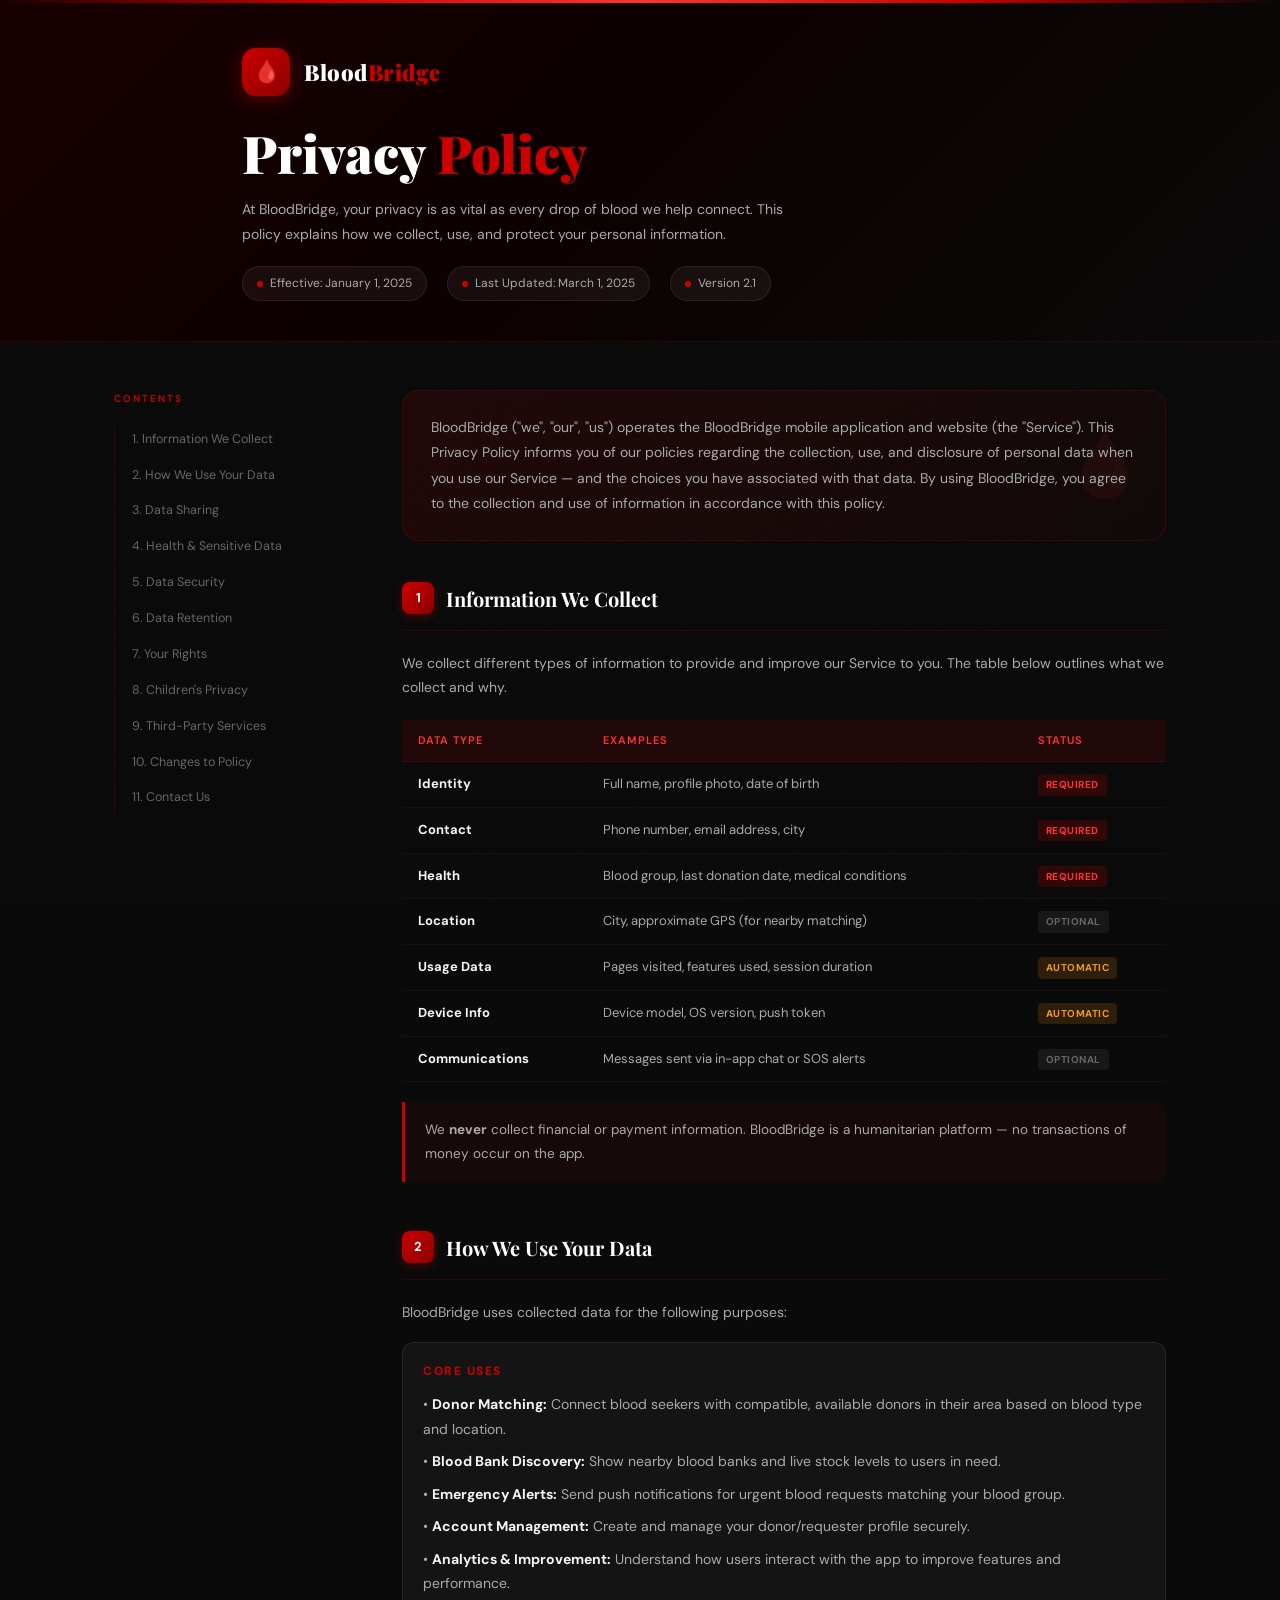
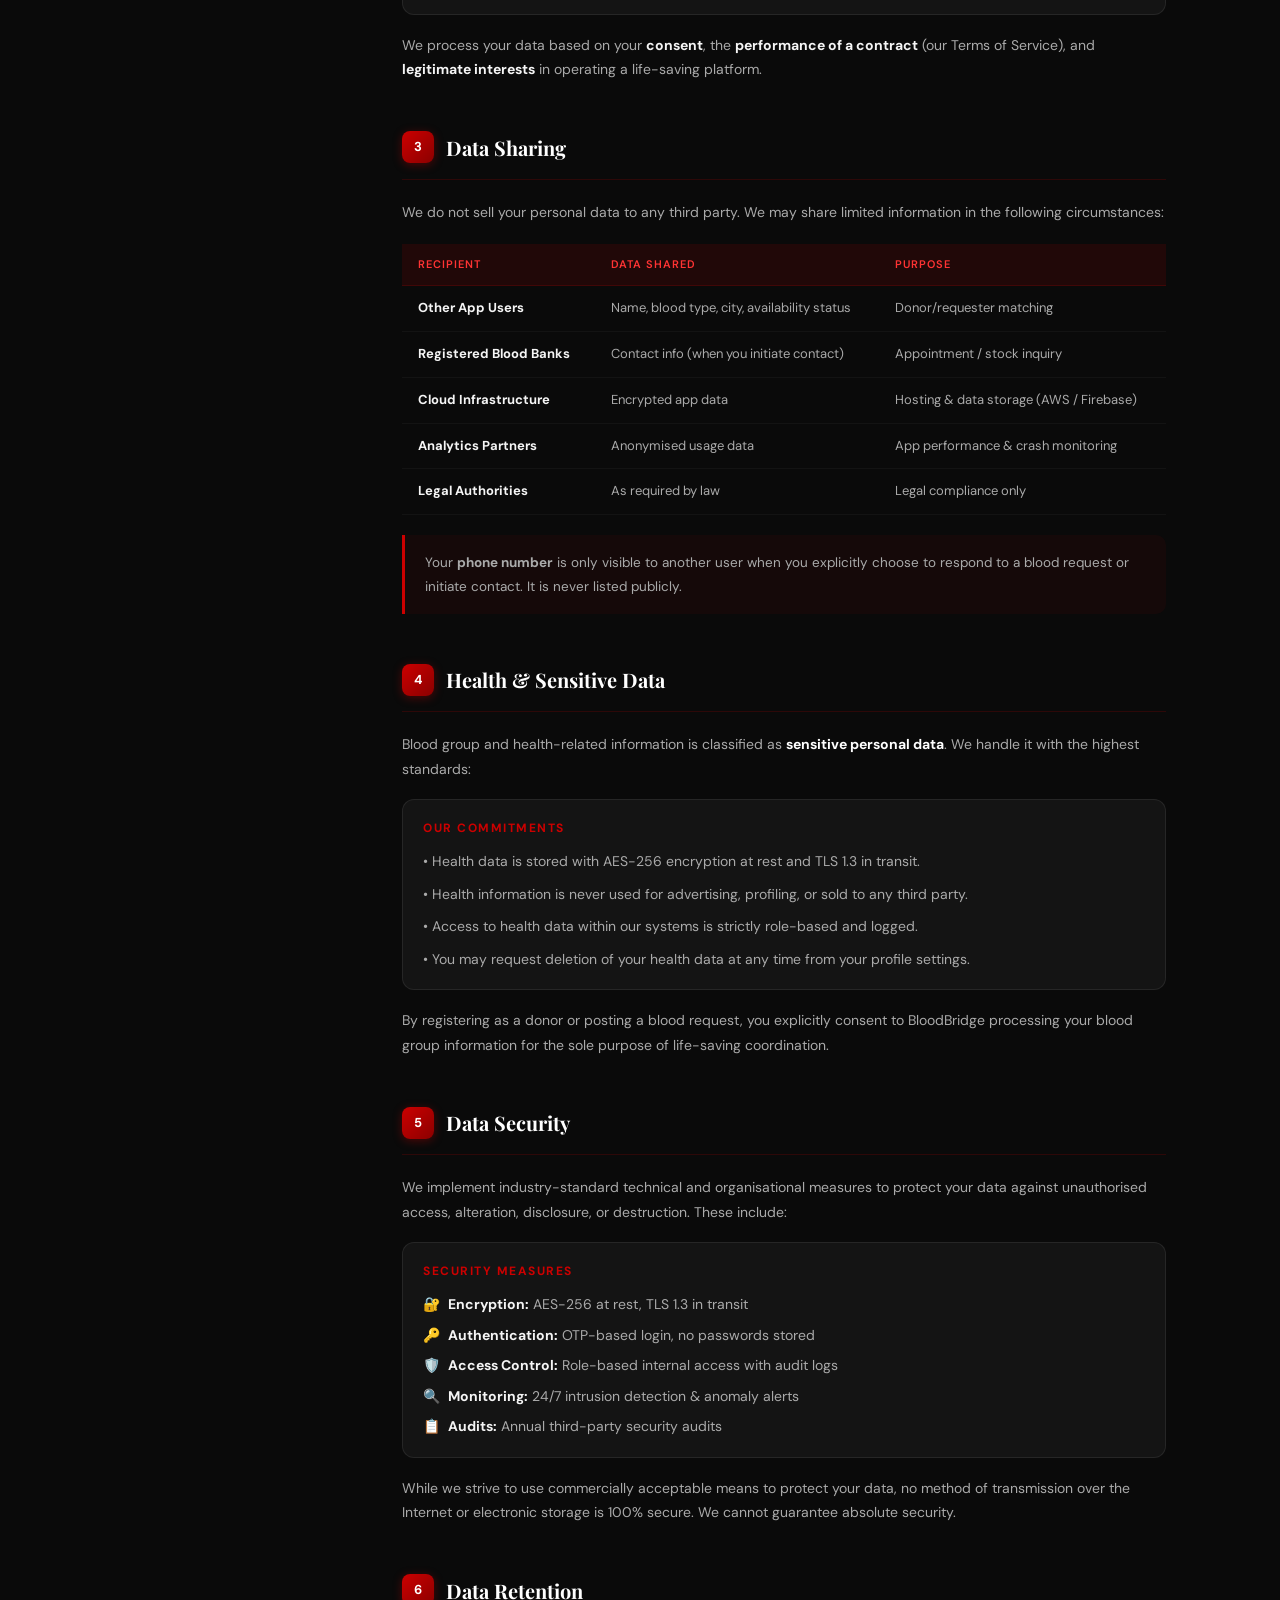
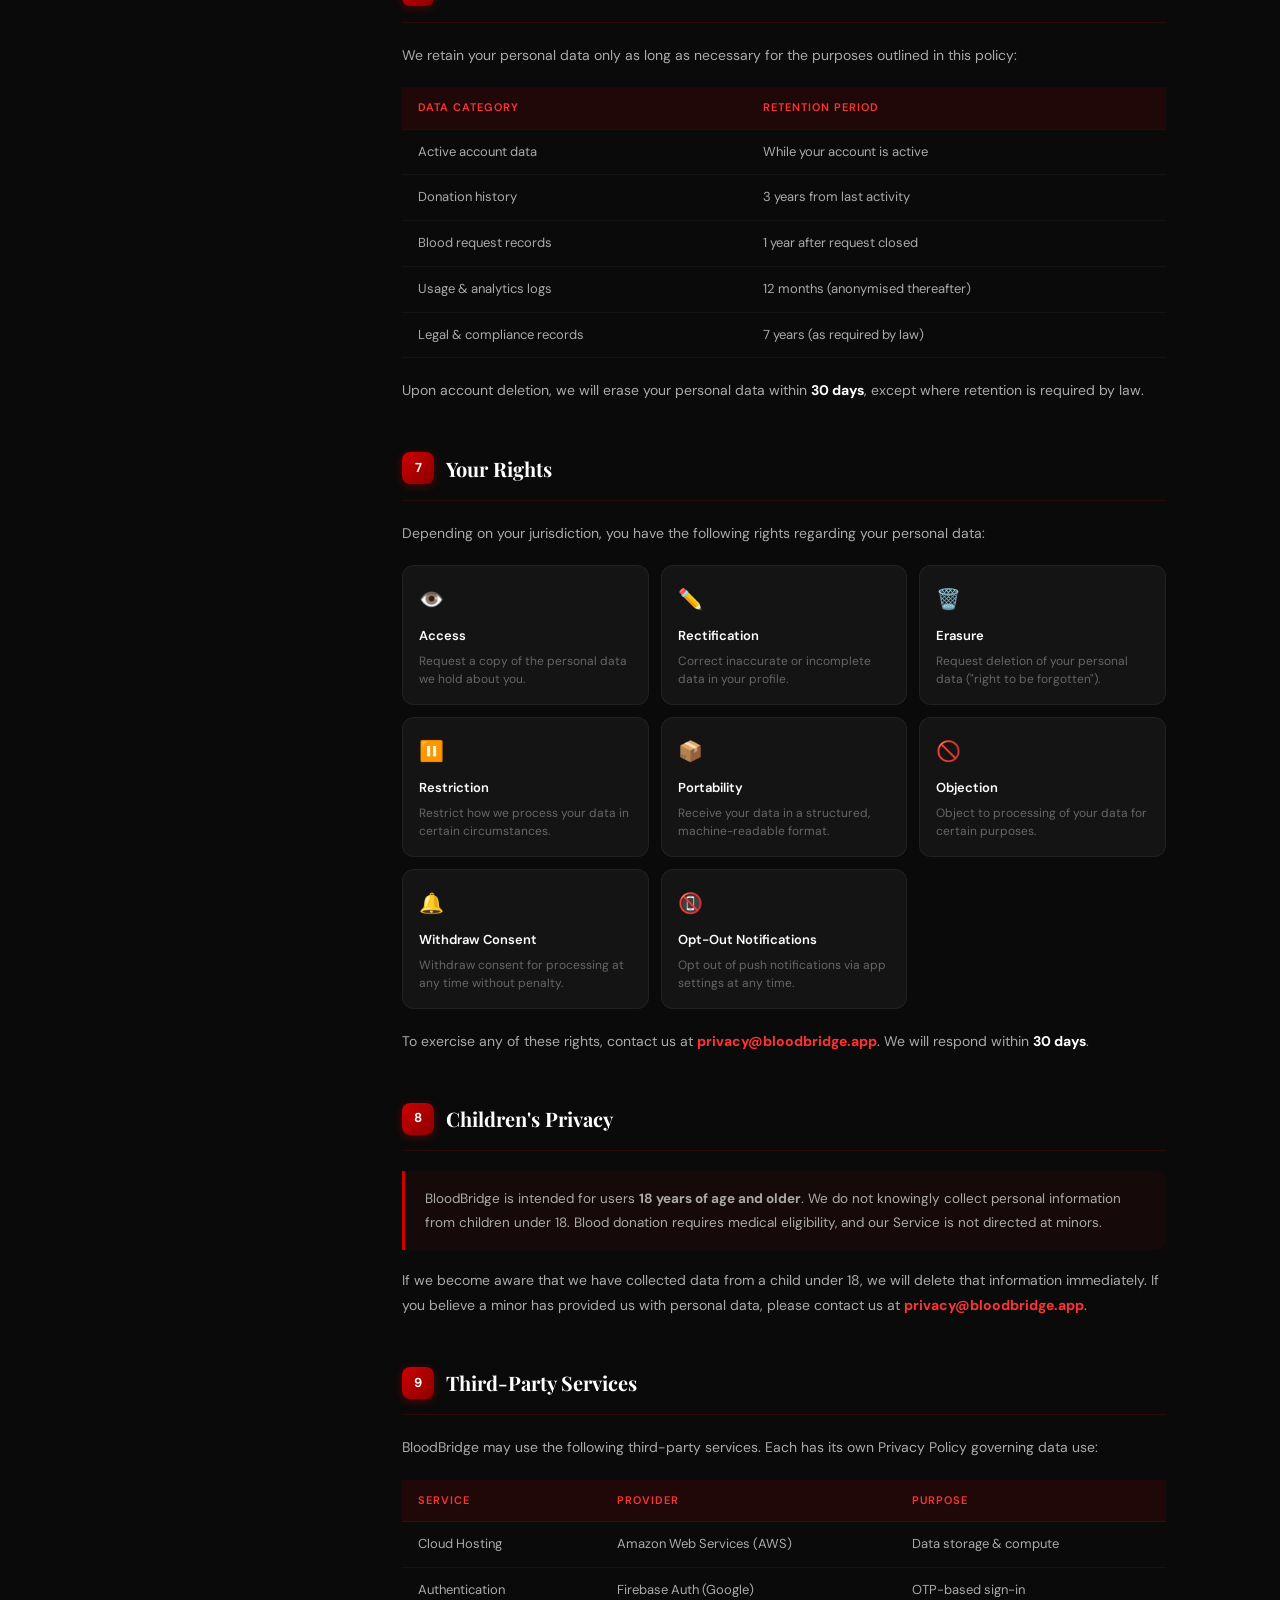
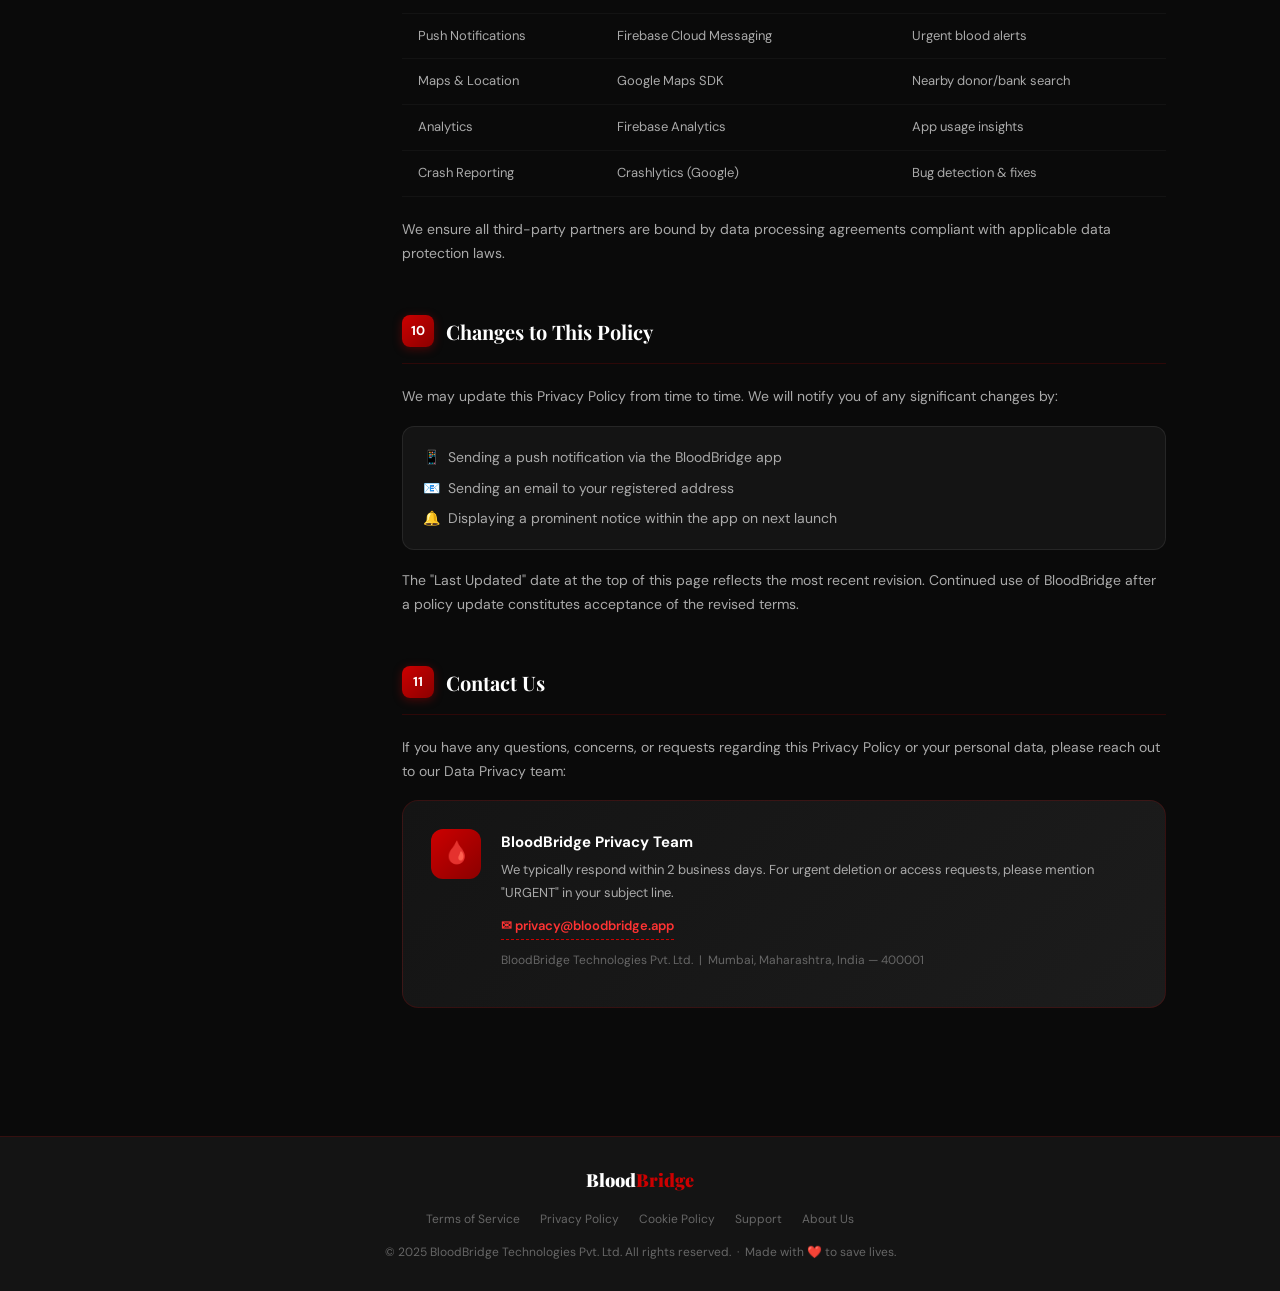
==== index.html @ ee2cee36 "Create index.html" ====
<!DOCTYPE html>
<html lang="en">
<head>
<meta charset="UTF-8">
<meta name="viewport" content="width=device-width, initial-scale=1.0">
<title>Privacy Policy — BloodBridge</title>
<link href="https://fonts.googleapis.com/css2?family=Playfair+Display:wght@700;900&family=DM+Sans:wght@300;400;500;600&display=swap" rel="stylesheet">
<style>
  :root {
    --crimson: #CC0000;
    --crimson-dark: #8B0000;
    --crimson-light: #FF3333;
    --crimson-glow: rgba(204,0,0,0.15);
    --bg: #0A0A0A;
    --bg-card: #141414;
    --bg-card2: #1C1C1C;
    --border: rgba(204,0,0,0.18);
    --text: #F5F5F5;
    --text-secondary: #AAAAAA;
    --text-muted: #666666;
    --white: #FFFFFF;
  }

  *, *::before, *::after { box-sizing: border-box; margin: 0; padding: 0; }

  html { scroll-behavior: smooth; }

  body {
    background: var(--bg);
    color: var(--text);
    font-family: 'DM Sans', sans-serif;
    font-size: 15px;
    line-height: 1.75;
    min-height: 100vh;
    overflow-x: hidden;
  }

  /* ── Grain overlay ── */
  body::before {
    content: '';
    position: fixed;
    inset: 0;
    background-image: url("data:image/svg+xml,%3Csvg viewBox='0 0 512 512' xmlns='http://www.w3.org/2000/svg'%3E%3Cfilter id='n'%3E%3CfeTurbulence type='fractalNoise' baseFrequency='0.75' numOctaves='4' stitchTiles='stitch'/%3E%3C/filter%3E%3Crect width='100%25' height='100%25' filter='url(%23n)' opacity='0.03'/%3E%3C/svg%3E");
    pointer-events: none;
    z-index: 0;
    opacity: 0.4;
  }

  /* ── Blood drip header ── */
  header {
    position: relative;
    background: linear-gradient(135deg, #1a0000 0%, #0d0000 40%, #0A0A0A 100%);
    border-bottom: 1px solid var(--border);
    overflow: hidden;
    padding: 0 0 0 0;
    animation: fadeDown 0.8s ease both;
  }

  header::after {
    content: '';
    position: absolute;
    top: 0; left: 0; right: 0;
    height: 3px;
    background: linear-gradient(90deg, transparent, var(--crimson), var(--crimson-light), var(--crimson), transparent);
  }

  .header-inner {
    max-width: 860px;
    margin: 0 auto;
    padding: 48px 32px 40px;
    position: relative;
    z-index: 1;
  }

  .logo-row {
    display: flex;
    align-items: center;
    gap: 14px;
    margin-bottom: 28px;
  }

  .logo-icon {
    width: 48px; height: 48px;
    background: linear-gradient(135deg, var(--crimson), var(--crimson-dark));
    border-radius: 14px;
    display: flex; align-items: center; justify-content: center;
    font-size: 22px;
    box-shadow: 0 4px 20px rgba(204,0,0,0.4);
  }

  .logo-text {
    font-family: 'Playfair Display', serif;
    font-size: 22px;
    font-weight: 900;
    color: var(--white);
    letter-spacing: 0.5px;
  }

  .logo-text span { color: var(--crimson); }

  h1 {
    font-family: 'Playfair Display', serif;
    font-size: clamp(32px, 5vw, 52px);
    font-weight: 900;
    line-height: 1.1;
    color: var(--white);
    margin-bottom: 16px;
  }

  h1 em {
    font-style: normal;
    color: var(--crimson);
  }

  .header-meta {
    display: flex;
    flex-wrap: wrap;
    gap: 20px;
    margin-top: 20px;
  }

  .meta-pill {
    display: flex;
    align-items: center;
    gap: 7px;
    font-size: 12px;
    color: var(--text-secondary);
    background: rgba(255,255,255,0.05);
    border: 1px solid rgba(255,255,255,0.08);
    border-radius: 20px;
    padding: 6px 14px;
  }

  .meta-pill .dot {
    width: 6px; height: 6px;
    border-radius: 50%;
    background: var(--crimson);
    flex-shrink: 0;
  }

  /* ── TOC sidebar layout ── */
  .layout {
    max-width: 1100px;
    margin: 0 auto;
    padding: 48px 24px 80px;
    display: grid;
    grid-template-columns: 240px 1fr;
    gap: 48px;
    align-items: start;
    position: relative;
    z-index: 1;
  }

  /* ── Sticky TOC ── */
  .toc {
    position: sticky;
    top: 24px;
    animation: fadeUp 0.7s 0.2s ease both;
  }

  .toc-title {
    font-size: 10px;
    font-weight: 600;
    letter-spacing: 2px;
    color: var(--crimson);
    text-transform: uppercase;
    margin-bottom: 14px;
  }

  .toc ul {
    list-style: none;
    border-left: 1px solid var(--border);
    padding-left: 0;
  }

  .toc ul li a {
    display: block;
    padding: 7px 0 7px 16px;
    font-size: 12.5px;
    color: var(--text-muted);
    text-decoration: none;
    border-left: 2px solid transparent;
    margin-left: -1px;
    transition: color 0.2s, border-color 0.2s;
    font-weight: 400;
  }

  .toc ul li a:hover {
    color: var(--crimson-light);
    border-left-color: var(--crimson);
  }

  /* ── Main content ── */
  .content {
    animation: fadeUp 0.7s 0.1s ease both;
  }

  /* ── Intro card ── */
  .intro-card {
    background: linear-gradient(135deg, rgba(204,0,0,0.12), rgba(139,0,0,0.05));
    border: 1px solid var(--border);
    border-radius: 16px;
    padding: 24px 28px;
    margin-bottom: 40px;
    position: relative;
    overflow: hidden;
  }

  .intro-card::before {
    content: '🩸';
    position: absolute;
    right: 20px;
    top: 50%;
    transform: translateY(-50%);
    font-size: 64px;
    opacity: 0.07;
  }

  .intro-card p {
    font-size: 14px;
    color: var(--text-secondary);
    line-height: 1.8;
    position: relative;
    z-index: 1;
  }

  /* ── Sections ── */
  .section {
    margin-bottom: 48px;
    scroll-margin-top: 24px;
  }

  .section-header {
    display: flex;
    align-items: center;
    gap: 12px;
    margin-bottom: 20px;
    padding-bottom: 14px;
    border-bottom: 1px solid var(--border);
  }

  .section-num {
    width: 32px; height: 32px;
    border-radius: 8px;
    background: linear-gradient(135deg, var(--crimson), var(--crimson-dark));
    display: flex; align-items: center; justify-content: center;
    font-size: 13px;
    font-weight: 700;
    color: white;
    flex-shrink: 0;
    box-shadow: 0 2px 10px rgba(204,0,0,0.35);
  }

  h2 {
    font-family: 'Playfair Display', serif;
    font-size: 20px;
    font-weight: 700;
    color: var(--white);
  }

  p {
    color: var(--text-secondary);
    margin-bottom: 14px;
    font-size: 14px;
  }

  p:last-child { margin-bottom: 0; }

  /* ── Data table ── */
  .data-table {
    width: 100%;
    border-collapse: collapse;
    margin: 20px 0;
    font-size: 13px;
  }

  .data-table thead tr {
    background: rgba(204,0,0,0.12);
  }

  .data-table th {
    padding: 11px 16px;
    text-align: left;
    font-weight: 600;
    color: var(--crimson-light);
    font-size: 11px;
    letter-spacing: 1px;
    text-transform: uppercase;
    border-bottom: 1px solid var(--border);
  }

  .data-table td {
    padding: 11px 16px;
    color: var(--text-secondary);
    border-bottom: 1px solid rgba(255,255,255,0.04);
    vertical-align: top;
  }

  .data-table tbody tr:hover td {
    background: rgba(255,255,255,0.02);
  }

  .data-table .tag {
    display: inline-block;
    padding: 2px 8px;
    border-radius: 4px;
    font-size: 10px;
    font-weight: 700;
    letter-spacing: 0.5px;
    text-transform: uppercase;
  }

  .tag-required { background: rgba(204,0,0,0.2); color: var(--crimson-light); }
  .tag-optional { background: rgba(255,255,255,0.06); color: var(--text-muted); }
  .tag-auto { background: rgba(243,156,18,0.15); color: #F39C12; }

  /* ── Highlight boxes ── */
  .highlight-box {
    border-left: 3px solid var(--crimson);
    background: rgba(204,0,0,0.06);
    border-radius: 0 10px 10px 0;
    padding: 16px 20px;
    margin: 18px 0;
  }

  .highlight-box p { margin: 0; font-size: 13.5px; }

  .info-box {
    border: 1px solid rgba(255,255,255,0.08);
    background: var(--bg-card);
    border-radius: 12px;
    padding: 18px 20px;
    margin: 18px 0;
  }

  .info-box-title {
    font-size: 12px;
    font-weight: 700;
    text-transform: uppercase;
    letter-spacing: 1.5px;
    color: var(--crimson);
    margin-bottom: 10px;
  }

  /* ── Rights grid ── */
  .rights-grid {
    display: grid;
    grid-template-columns: repeat(auto-fill, minmax(220px, 1fr));
    gap: 12px;
    margin: 20px 0;
  }

  .right-card {
    background: var(--bg-card);
    border: 1px solid rgba(255,255,255,0.06);
    border-radius: 12px;
    padding: 16px;
    transition: border-color 0.2s, transform 0.2s;
  }

  .right-card:hover {
    border-color: var(--crimson);
    transform: translateY(-2px);
  }

  .right-icon {
    font-size: 20px;
    margin-bottom: 8px;
  }

  .right-title {
    font-size: 13px;
    font-weight: 600;
    color: var(--white);
    margin-bottom: 4px;
  }

  .right-desc {
    font-size: 12px;
    color: var(--text-muted);
    line-height: 1.5;
  }

  /* ── Contact card ── */
  .contact-card {
    background: linear-gradient(135deg, var(--bg-card), var(--bg-card2));
    border: 1px solid var(--border);
    border-radius: 16px;
    padding: 28px;
    display: flex;
    align-items: flex-start;
    gap: 20px;
    margin-top: 16px;
  }

  .contact-icon {
    width: 50px; height: 50px;
    border-radius: 12px;
    background: linear-gradient(135deg, var(--crimson), var(--crimson-dark));
    display: flex; align-items: center; justify-content: center;
    font-size: 22px;
    flex-shrink: 0;
  }

  .contact-info h3 {
    font-size: 15px;
    font-weight: 700;
    color: var(--white);
    margin-bottom: 4px;
  }

  .contact-info p {
    font-size: 13px;
    margin-bottom: 8px;
  }

  .contact-email {
    display: inline-flex;
    align-items: center;
    gap: 6px;
    color: var(--crimson-light);
    font-size: 13px;
    font-weight: 600;
    text-decoration: none;
    border-bottom: 1px dashed var(--crimson);
    padding-bottom: 1px;
  }

  /* ── Footer ── */
  footer {
    border-top: 1px solid var(--border);
    background: var(--bg-card);
    padding: 28px 24px;
    text-align: center;
    position: relative;
    z-index: 1;
  }

  .footer-logo {
    font-family: 'Playfair Display', serif;
    font-size: 18px;
    font-weight: 900;
    color: var(--white);
    margin-bottom: 6px;
  }

  .footer-logo span { color: var(--crimson); }

  footer p {
    font-size: 12px;
    color: var(--text-muted);
    margin: 0;
  }

  .footer-links {
    margin: 12px 0;
    display: flex;
    justify-content: center;
    gap: 20px;
    flex-wrap: wrap;
  }

  .footer-links a {
    font-size: 12px;
    color: var(--text-muted);
    text-decoration: none;
    transition: color 0.2s;
  }

  .footer-links a:hover { color: var(--crimson-light); }

  /* ── Animations ── */
  @keyframes fadeDown {
    from { opacity: 0; transform: translateY(-16px); }
    to { opacity: 1; transform: translateY(0); }
  }

  @keyframes fadeUp {
    from { opacity: 0; transform: translateY(20px); }
    to { opacity: 1; transform: translateY(0); }
  }

  /* ── Responsive ── */
  @media (max-width: 768px) {
    .layout {
      grid-template-columns: 1fr;
      padding: 32px 16px 60px;
      gap: 0;
    }
    .toc { display: none; }
    .header-inner { padding: 36px 20px 32px; }
    .rights-grid { grid-template-columns: 1fr 1fr; }
    .contact-card { flex-direction: column; gap: 14px; }
  }

  @media (max-width: 480px) {
    .rights-grid { grid-template-columns: 1fr; }
  }
</style>
</head>
<body>

<!-- ══ HEADER ══════════════════════════════════════════════════════════════ -->
<header>
  <div class="header-inner">
    <div class="logo-row">
      <div class="logo-icon">🩸</div>
      <div class="logo-text">Blood<span>Bridge</span></div>
    </div>
    <h1>Privacy <em>Policy</em></h1>
    <p style="color:var(--text-secondary);font-size:14px;max-width:560px;">
      At BloodBridge, your privacy is as vital as every drop of blood we help connect. This policy explains how we collect, use, and protect your personal information.
    </p>
    <div class="header-meta">
      <div class="meta-pill"><span class="dot"></span> Effective: January 1, 2025</div>
      <div class="meta-pill"><span class="dot"></span> Last Updated: March 1, 2025</div>
      <div class="meta-pill"><span class="dot"></span> Version 2.1</div>
    </div>
  </div>
</header>

<!-- ══ LAYOUT ═══════════════════════════════════════════════════════════════ -->
<div class="layout">

  <!-- Sticky TOC -->
  <nav class="toc">
    <div class="toc-title">Contents</div>
    <ul>
      <li><a href="#s1">1. Information We Collect</a></li>
      <li><a href="#s2">2. How We Use Your Data</a></li>
      <li><a href="#s3">3. Data Sharing</a></li>
      <li><a href="#s4">4. Health & Sensitive Data</a></li>
      <li><a href="#s5">5. Data Security</a></li>
      <li><a href="#s6">6. Data Retention</a></li>
      <li><a href="#s7">7. Your Rights</a></li>
      <li><a href="#s8">8. Children's Privacy</a></li>
      <li><a href="#s9">9. Third-Party Services</a></li>
      <li><a href="#s10">10. Changes to Policy</a></li>
      <li><a href="#s11">11. Contact Us</a></li>
    </ul>
  </nav>

  <!-- Main content -->
  <main class="content">

    <!-- Intro -->
    <div class="intro-card">
      <p>
        BloodBridge ("we", "our", "us") operates the BloodBridge mobile application and website (the "Service"). This Privacy Policy informs you of our policies regarding the collection, use, and disclosure of personal data when you use our Service — and the choices you have associated with that data. By using BloodBridge, you agree to the collection and use of information in accordance with this policy.
      </p>
    </div>

    <!-- ── Section 1 ── -->
    <section class="section" id="s1">
      <div class="section-header">
        <div class="section-num">1</div>
        <h2>Information We Collect</h2>
      </div>
      <p>We collect different types of information to provide and improve our Service to you. The table below outlines what we collect and why.</p>

      <table class="data-table">
        <thead>
          <tr>
            <th>Data Type</th>
            <th>Examples</th>
            <th>Status</th>
          </tr>
        </thead>
        <tbody>
          <tr>
            <td><strong style="color:var(--text)">Identity</strong></td>
            <td>Full name, profile photo, date of birth</td>
            <td><span class="tag tag-required">Required</span></td>
          </tr>
          <tr>
            <td><strong style="color:var(--text)">Contact</strong></td>
            <td>Phone number, email address, city</td>
            <td><span class="tag tag-required">Required</span></td>
          </tr>
          <tr>
            <td><strong style="color:var(--text)">Health</strong></td>
            <td>Blood group, last donation date, medical conditions</td>
            <td><span class="tag tag-required">Required</span></td>
          </tr>
          <tr>
            <td><strong style="color:var(--text)">Location</strong></td>
            <td>City, approximate GPS (for nearby matching)</td>
            <td><span class="tag tag-optional">Optional</span></td>
          </tr>
          <tr>
            <td><strong style="color:var(--text)">Usage Data</strong></td>
            <td>Pages visited, features used, session duration</td>
            <td><span class="tag tag-auto">Automatic</span></td>
          </tr>
          <tr>
            <td><strong style="color:var(--text)">Device Info</strong></td>
            <td>Device model, OS version, push token</td>
            <td><span class="tag tag-auto">Automatic</span></td>
          </tr>
          <tr>
            <td><strong style="color:var(--text)">Communications</strong></td>
            <td>Messages sent via in-app chat or SOS alerts</td>
            <td><span class="tag tag-optional">Optional</span></td>
          </tr>
        </tbody>
      </table>

      <div class="highlight-box">
        <p>We <strong>never</strong> collect financial or payment information. BloodBridge is a humanitarian platform — no transactions of money occur on the app.</p>
      </div>
    </section>

    <!-- ── Section 2 ── -->
    <section class="section" id="s2">
      <div class="section-header">
        <div class="section-num">2</div>
        <h2>How We Use Your Data</h2>
      </div>
      <p>BloodBridge uses collected data for the following purposes:</p>

      <div class="info-box">
        <div class="info-box-title">Core Uses</div>
        <p style="margin-bottom:8px;">• <strong style="color:var(--text)">Donor Matching:</strong> Connect blood seekers with compatible, available donors in their area based on blood type and location.</p>
        <p style="margin-bottom:8px;">• <strong style="color:var(--text)">Blood Bank Discovery:</strong> Show nearby blood banks and live stock levels to users in need.</p>
        <p style="margin-bottom:8px;">• <strong style="color:var(--text)">Emergency Alerts:</strong> Send push notifications for urgent blood requests matching your blood group.</p>
        <p style="margin-bottom:8px;">• <strong style="color:var(--text)">Account Management:</strong> Create and manage your donor/requester profile securely.</p>
        <p style="margin-bottom:0;">• <strong style="color:var(--text)">Analytics & Improvement:</strong> Understand how users interact with the app to improve features and performance.</p>
      </div>

      <p>We process your data based on your <strong style="color:var(--text)">consent</strong>, the <strong style="color:var(--text)">performance of a contract</strong> (our Terms of Service), and <strong style="color:var(--text)">legitimate interests</strong> in operating a life-saving platform.</p>
    </section>

    <!-- ── Section 3 ── -->
    <section class="section" id="s3">
      <div class="section-header">
        <div class="section-num">3</div>
        <h2>Data Sharing</h2>
      </div>
      <p>We do not sell your personal data to any third party. We may share limited information in the following circumstances:</p>

      <table class="data-table">
        <thead>
          <tr>
            <th>Recipient</th>
            <th>Data Shared</th>
            <th>Purpose</th>
          </tr>
        </thead>
        <tbody>
          <tr>
            <td><strong style="color:var(--text)">Other App Users</strong></td>
            <td>Name, blood type, city, availability status</td>
            <td>Donor/requester matching</td>
          </tr>
          <tr>
            <td><strong style="color:var(--text)">Registered Blood Banks</strong></td>
            <td>Contact info (when you initiate contact)</td>
            <td>Appointment / stock inquiry</td>
          </tr>
          <tr>
            <td><strong style="color:var(--text)">Cloud Infrastructure</strong></td>
            <td>Encrypted app data</td>
            <td>Hosting & data storage (AWS / Firebase)</td>
          </tr>
          <tr>
            <td><strong style="color:var(--text)">Analytics Partners</strong></td>
            <td>Anonymised usage data</td>
            <td>App performance & crash monitoring</td>
          </tr>
          <tr>
            <td><strong style="color:var(--text)">Legal Authorities</strong></td>
            <td>As required by law</td>
            <td>Legal compliance only</td>
          </tr>
        </tbody>
      </table>

      <div class="highlight-box">
        <p>Your <strong>phone number</strong> is only visible to another user when you explicitly choose to respond to a blood request or initiate contact. It is never listed publicly.</p>
      </div>
    </section>

    <!-- ── Section 4 ── -->
    <section class="section" id="s4">
      <div class="section-header">
        <div class="section-num">4</div>
        <h2>Health & Sensitive Data</h2>
      </div>
      <p>Blood group and health-related information is classified as <strong style="color:var(--white)">sensitive personal data</strong>. We handle it with the highest standards:</p>
      <div class="info-box">
        <div class="info-box-title">Our Commitments</div>
        <p style="margin-bottom:8px;">• Health data is stored with AES-256 encryption at rest and TLS 1.3 in transit.</p>
        <p style="margin-bottom:8px;">• Health information is never used for advertising, profiling, or sold to any third party.</p>
        <p style="margin-bottom:8px;">• Access to health data within our systems is strictly role-based and logged.</p>
        <p style="margin-bottom:0;">• You may request deletion of your health data at any time from your profile settings.</p>
      </div>
      <p>By registering as a donor or posting a blood request, you explicitly consent to BloodBridge processing your blood group information for the sole purpose of life-saving coordination.</p>
    </section>

    <!-- ── Section 5 ── -->
    <section class="section" id="s5">
      <div class="section-header">
        <div class="section-num">5</div>
        <h2>Data Security</h2>
      </div>
      <p>We implement industry-standard technical and organisational measures to protect your data against unauthorised access, alteration, disclosure, or destruction. These include:</p>
      <div class="info-box">
        <div class="info-box-title">Security Measures</div>
        <p style="margin-bottom:6px;">🔐 &nbsp;<strong style="color:var(--text)">Encryption:</strong> AES-256 at rest, TLS 1.3 in transit</p>
        <p style="margin-bottom:6px;">🔑 &nbsp;<strong style="color:var(--text)">Authentication:</strong> OTP-based login, no passwords stored</p>
        <p style="margin-bottom:6px;">🛡️ &nbsp;<strong style="color:var(--text)">Access Control:</strong> Role-based internal access with audit logs</p>
        <p style="margin-bottom:6px;">🔍 &nbsp;<strong style="color:var(--text)">Monitoring:</strong> 24/7 intrusion detection & anomaly alerts</p>
        <p style="margin-bottom:0;">📋 &nbsp;<strong style="color:var(--text)">Audits:</strong> Annual third-party security audits</p>
      </div>
      <p>While we strive to use commercially acceptable means to protect your data, no method of transmission over the Internet or electronic storage is 100% secure. We cannot guarantee absolute security.</p>
    </section>

    <!-- ── Section 6 ── -->
    <section class="section" id="s6">
      <div class="section-header">
        <div class="section-num">6</div>
        <h2>Data Retention</h2>
      </div>
      <p>We retain your personal data only as long as necessary for the purposes outlined in this policy:</p>
      <table class="data-table">
        <thead>
          <tr><th>Data Category</th><th>Retention Period</th></tr>
        </thead>
        <tbody>
          <tr><td>Active account data</td><td>While your account is active</td></tr>
          <tr><td>Donation history</td><td>3 years from last activity</td></tr>
          <tr><td>Blood request records</td><td>1 year after request closed</td></tr>
          <tr><td>Usage & analytics logs</td><td>12 months (anonymised thereafter)</td></tr>
          <tr><td>Legal & compliance records</td><td>7 years (as required by law)</td></tr>
        </tbody>
      </table>
      <p>Upon account deletion, we will erase your personal data within <strong style="color:var(--white)">30 days</strong>, except where retention is required by law.</p>
    </section>

    <!-- ── Section 7 ── -->
    <section class="section" id="s7">
      <div class="section-header">
        <div class="section-num">7</div>
        <h2>Your Rights</h2>
      </div>
      <p>Depending on your jurisdiction, you have the following rights regarding your personal data:</p>

      <div class="rights-grid">
        <div class="right-card">
          <div class="right-icon">👁️</div>
          <div class="right-title">Access</div>
          <div class="right-desc">Request a copy of the personal data we hold about you.</div>
        </div>
        <div class="right-card">
          <div class="right-icon">✏️</div>
          <div class="right-title">Rectification</div>
          <div class="right-desc">Correct inaccurate or incomplete data in your profile.</div>
        </div>
        <div class="right-card">
          <div class="right-icon">🗑️</div>
          <div class="right-title">Erasure</div>
          <div class="right-desc">Request deletion of your personal data ("right to be forgotten").</div>
        </div>
        <div class="right-card">
          <div class="right-icon">⏸️</div>
          <div class="right-title">Restriction</div>
          <div class="right-desc">Restrict how we process your data in certain circumstances.</div>
        </div>
        <div class="right-card">
          <div class="right-icon">📦</div>
          <div class="right-title">Portability</div>
          <div class="right-desc">Receive your data in a structured, machine-readable format.</div>
        </div>
        <div class="right-card">
          <div class="right-icon">🚫</div>
          <div class="right-title">Objection</div>
          <div class="right-desc">Object to processing of your data for certain purposes.</div>
        </div>
        <div class="right-card">
          <div class="right-icon">🔔</div>
          <div class="right-title">Withdraw Consent</div>
          <div class="right-desc">Withdraw consent for processing at any time without penalty.</div>
        </div>
        <div class="right-card">
          <div class="right-icon">📵</div>
          <div class="right-title">Opt-Out Notifications</div>
          <div class="right-desc">Opt out of push notifications via app settings at any time.</div>
        </div>
      </div>

      <p style="margin-top:16px;">To exercise any of these rights, contact us at <strong style="color:var(--crimson-light)">privacy@bloodbridge.app</strong>. We will respond within <strong style="color:var(--white)">30 days</strong>.</p>
    </section>

    <!-- ── Section 8 ── -->
    <section class="section" id="s8">
      <div class="section-header">
        <div class="section-num">8</div>
        <h2>Children's Privacy</h2>
      </div>
      <div class="highlight-box">
        <p>BloodBridge is intended for users <strong>18 years of age and older</strong>. We do not knowingly collect personal information from children under 18. Blood donation requires medical eligibility, and our Service is not directed at minors.</p>
      </div>
      <p>If we become aware that we have collected data from a child under 18, we will delete that information immediately. If you believe a minor has provided us with personal data, please contact us at <strong style="color:var(--crimson-light)">privacy@bloodbridge.app</strong>.</p>
    </section>

    <!-- ── Section 9 ── -->
    <section class="section" id="s9">
      <div class="section-header">
        <div class="section-num">9</div>
        <h2>Third-Party Services</h2>
      </div>
      <p>BloodBridge may use the following third-party services. Each has its own Privacy Policy governing data use:</p>
      <table class="data-table">
        <thead>
          <tr><th>Service</th><th>Provider</th><th>Purpose</th></tr>
        </thead>
        <tbody>
          <tr><td>Cloud Hosting</td><td>Amazon Web Services (AWS)</td><td>Data storage & compute</td></tr>
          <tr><td>Authentication</td><td>Firebase Auth (Google)</td><td>OTP-based sign-in</td></tr>
          <tr><td>Push Notifications</td><td>Firebase Cloud Messaging</td><td>Urgent blood alerts</td></tr>
          <tr><td>Maps & Location</td><td>Google Maps SDK</td><td>Nearby donor/bank search</td></tr>
          <tr><td>Analytics</td><td>Firebase Analytics</td><td>App usage insights</td></tr>
          <tr><td>Crash Reporting</td><td>Crashlytics (Google)</td><td>Bug detection & fixes</td></tr>
        </tbody>
      </table>
      <p>We ensure all third-party partners are bound by data processing agreements compliant with applicable data protection laws.</p>
    </section>

    <!-- ── Section 10 ── -->
    <section class="section" id="s10">
      <div class="section-header">
        <div class="section-num">10</div>
        <h2>Changes to This Policy</h2>
      </div>
      <p>We may update this Privacy Policy from time to time. We will notify you of any significant changes by:</p>
      <div class="info-box">
        <p style="margin-bottom:6px;">📱 &nbsp;Sending a push notification via the BloodBridge app</p>
        <p style="margin-bottom:6px;">📧 &nbsp;Sending an email to your registered address</p>
        <p style="margin-bottom:0;">🔔 &nbsp;Displaying a prominent notice within the app on next launch</p>
      </div>
      <p>The "Last Updated" date at the top of this page reflects the most recent revision. Continued use of BloodBridge after a policy update constitutes acceptance of the revised terms.</p>
    </section>

    <!-- ── Section 11 ── -->
    <section class="section" id="s11">
      <div class="section-header">
        <div class="section-num">11</div>
        <h2>Contact Us</h2>
      </div>
      <p>If you have any questions, concerns, or requests regarding this Privacy Policy or your personal data, please reach out to our Data Privacy team:</p>

      <div class="contact-card">
        <div class="contact-icon">🩸</div>
        <div class="contact-info">
          <h3>BloodBridge Privacy Team</h3>
          <p>We typically respond within 2 business days. For urgent deletion or access requests, please mention "URGENT" in your subject line.</p>
          <a href="mailto:privacy@bloodbridge.app" class="contact-email">✉ privacy@bloodbridge.app</a>
          <p style="margin-top:10px;font-size:12px;color:var(--text-muted);">BloodBridge Technologies Pvt. Ltd. &nbsp;|&nbsp; Mumbai, Maharashtra, India — 400001</p>
        </div>
      </div>
    </section>

  </main>
</div>

<!-- ══ FOOTER ════════════════════════════════════════════════════════════════ -->
<footer>
  <div class="footer-logo">Blood<span>Bridge</span></div>
  <div class="footer-links">
    <a href="#">Terms of Service</a>
    <a href="#">Privacy Policy</a>
    <a href="#">Cookie Policy</a>
    <a href="#">Support</a>
    <a href="#">About Us</a>
  </div>
  <p>© 2025 BloodBridge Technologies Pvt. Ltd. All rights reserved. &nbsp;·&nbsp; Made with ❤️ to save lives.</p>
</footer>

</body>
</html>
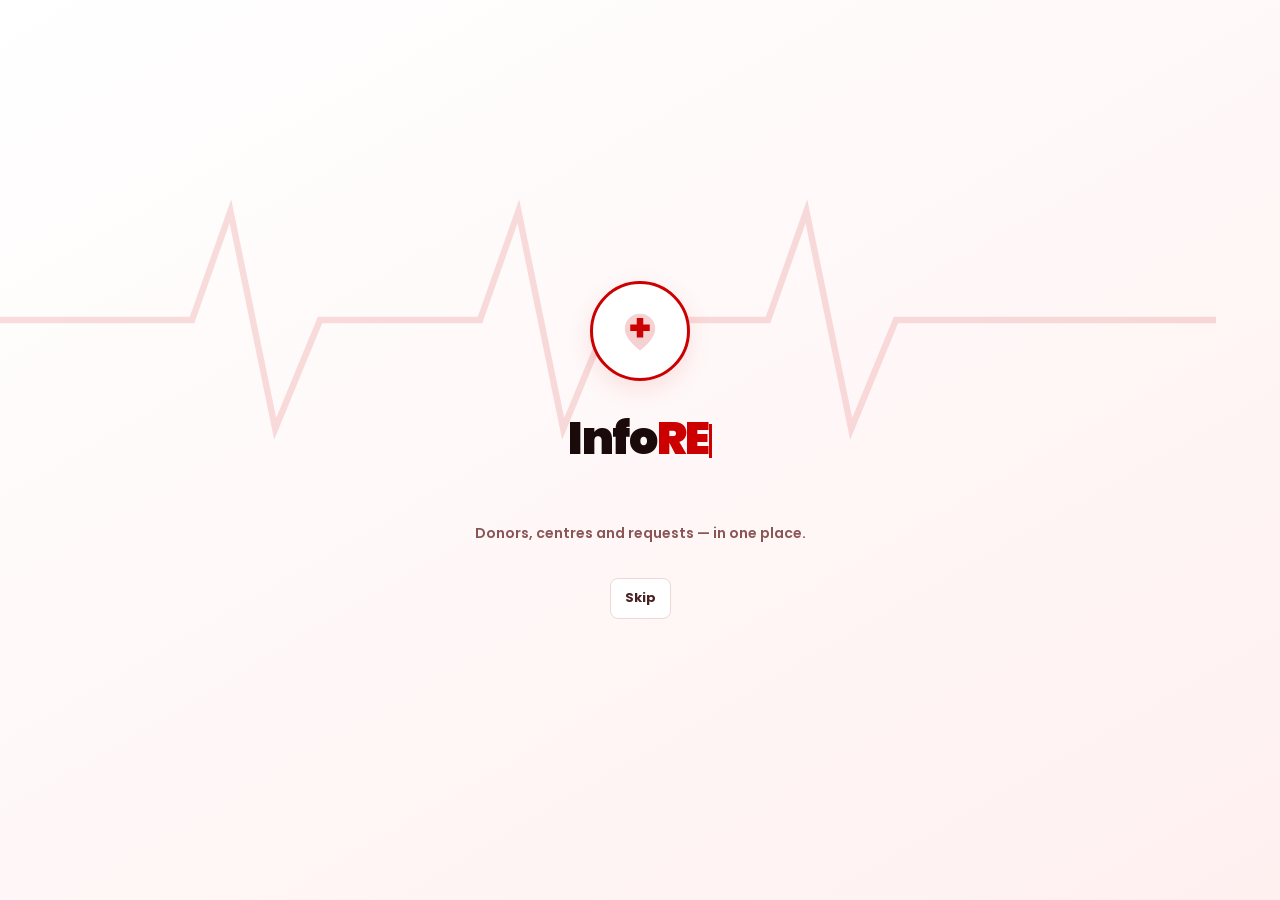
==== commit 37991b90: "remoev ddummy data adnmaking ti production leevl" ====
--- a/index.html
+++ b/index.html
@@ -1,880 +1,38 @@
-<!DOCTYPE html>
+<!doctype html>
 <html lang="en">
 <head>
-<meta charset="UTF-8">
-<meta name="viewport" content="width=device-width, initial-scale=1.0">
-<title>Privacy Policy — BloodBridge</title>
-<link href="https://fonts.googleapis.com/css2?family=Playfair+Display:wght@700;900&family=DM+Sans:wght@300;400;500;600&display=swap" rel="stylesheet">
-<style>
-  :root {
-    --crimson: #CC0000;
-    --crimson-dark: #8B0000;
-    --crimson-light: #FF3333;
-    --crimson-glow: rgba(204,0,0,0.15);
-    --bg: #0A0A0A;
-    --bg-card: #141414;
-    --bg-card2: #1C1C1C;
-    --border: rgba(204,0,0,0.18);
-    --text: #F5F5F5;
-    --text-secondary: #AAAAAA;
-    --text-muted: #666666;
-    --white: #FFFFFF;
-  }
+  <meta charset="utf-8">
+  <meta name="viewport" content="width=device-width, initial-scale=1, viewport-fit=cover">
+  <meta name="theme-color" content="#CC0000">
+  <link rel="preconnect" href="https://fonts.googleapis.com">
+  <link rel="preconnect" href="https://fonts.gstatic.com" crossorigin>
+  <link href="https://fonts.googleapis.com/css2?family=Poppins:wght@400;600;700;800;900&display=swap" rel="stylesheet">
+  <link rel="stylesheet" href="style.css">
+  <title>InfoREDZ — Find blood donors and centres near you</title>
+  <meta name="description" content="InfoREDZ connects willing blood donors, blood banks and people who need help. Free, direct, no middlemen.">
+</head>
+<body data-page="splash">
 
-  *, *::before, *::after { box-sizing: border-box; margin: 0; padding: 0; }
-
-  html { scroll-behavior: smooth; }
-
-  body {
-    background: var(--bg);
-    color: var(--text);
-    font-family: 'DM Sans', sans-serif;
-    font-size: 15px;
-    line-height: 1.75;
-    min-height: 100vh;
-    overflow-x: hidden;
-  }
-
-  /* ── Grain overlay ── */
-  body::before {
-    content: '';
-    position: fixed;
-    inset: 0;
-    background-image: url("data:image/svg+xml,%3Csvg viewBox='0 0 512 512' xmlns='http://www.w3.org/2000/svg'%3E%3Cfilter id='n'%3E%3CfeTurbulence type='fractalNoise' baseFrequency='0.75' numOctaves='4' stitchTiles='stitch'/%3E%3C/filter%3E%3Crect width='100%25' height='100%25' filter='url(%23n)' opacity='0.03'/%3E%3C/svg%3E");
-    pointer-events: none;
-    z-index: 0;
-    opacity: 0.4;
-  }
-
-  /* ── Blood drip header ── */
-  header {
-    position: relative;
-    background: linear-gradient(135deg, #1a0000 0%, #0d0000 40%, #0A0A0A 100%);
-    border-bottom: 1px solid var(--border);
-    overflow: hidden;
-    padding: 0 0 0 0;
-    animation: fadeDown 0.8s ease both;
-  }
-
-  header::after {
-    content: '';
-    position: absolute;
-    top: 0; left: 0; right: 0;
-    height: 3px;
-    background: linear-gradient(90deg, transparent, var(--crimson), var(--crimson-light), var(--crimson), transparent);
-  }
-
-  .header-inner {
-    max-width: 860px;
-    margin: 0 auto;
-    padding: 48px 32px 40px;
-    position: relative;
-    z-index: 1;
-  }
-
-  .logo-row {
-    display: flex;
-    align-items: center;
-    gap: 14px;
-    margin-bottom: 28px;
-  }
-
-  .logo-icon {
-    width: 48px; height: 48px;
-    background: linear-gradient(135deg, var(--crimson), var(--crimson-dark));
-    border-radius: 14px;
-    display: flex; align-items: center; justify-content: center;
-    font-size: 22px;
-    box-shadow: 0 4px 20px rgba(204,0,0,0.4);
-  }
-
-  .logo-text {
-    font-family: 'Playfair Display', serif;
-    font-size: 22px;
-    font-weight: 900;
-    color: var(--white);
-    letter-spacing: 0.5px;
-  }
-
-  .logo-text span { color: var(--crimson); }
-
-  h1 {
-    font-family: 'Playfair Display', serif;
-    font-size: clamp(32px, 5vw, 52px);
-    font-weight: 900;
-    line-height: 1.1;
-    color: var(--white);
-    margin-bottom: 16px;
-  }
-
-  h1 em {
-    font-style: normal;
-    color: var(--crimson);
-  }
-
-  .header-meta {
-    display: flex;
-    flex-wrap: wrap;
-    gap: 20px;
-    margin-top: 20px;
-  }
-
-  .meta-pill {
-    display: flex;
-    align-items: center;
-    gap: 7px;
-    font-size: 12px;
-    color: var(--text-secondary);
-    background: rgba(255,255,255,0.05);
-    border: 1px solid rgba(255,255,255,0.08);
-    border-radius: 20px;
-    padding: 6px 14px;
-  }
-
-  .meta-pill .dot {
-    width: 6px; height: 6px;
-    border-radius: 50%;
-    background: var(--crimson);
-    flex-shrink: 0;
-  }
-
-  /* ── TOC sidebar layout ── */
-  .layout {
-    max-width: 1100px;
-    margin: 0 auto;
-    padding: 48px 24px 80px;
-    display: grid;
-    grid-template-columns: 240px 1fr;
-    gap: 48px;
-    align-items: start;
-    position: relative;
-    z-index: 1;
-  }
-
-  /* ── Sticky TOC ── */
-  .toc {
-    position: sticky;
-    top: 24px;
-    animation: fadeUp 0.7s 0.2s ease both;
-  }
-
-  .toc-title {
-    font-size: 10px;
-    font-weight: 600;
-    letter-spacing: 2px;
-    color: var(--crimson);
-    text-transform: uppercase;
-    margin-bottom: 14px;
-  }
-
-  .toc ul {
-    list-style: none;
-    border-left: 1px solid var(--border);
-    padding-left: 0;
-  }
-
-  .toc ul li a {
-    display: block;
-    padding: 7px 0 7px 16px;
-    font-size: 12.5px;
-    color: var(--text-muted);
-    text-decoration: none;
-    border-left: 2px solid transparent;
-    margin-left: -1px;
-    transition: color 0.2s, border-color 0.2s;
-    font-weight: 400;
-  }
-
-  .toc ul li a:hover {
-    color: var(--crimson-light);
-    border-left-color: var(--crimson);
-  }
-
-  /* ── Main content ── */
-  .content {
-    animation: fadeUp 0.7s 0.1s ease both;
-  }
-
-  /* ── Intro card ── */
-  .intro-card {
-    background: linear-gradient(135deg, rgba(204,0,0,0.12), rgba(139,0,0,0.05));
-    border: 1px solid var(--border);
-    border-radius: 16px;
-    padding: 24px 28px;
-    margin-bottom: 40px;
-    position: relative;
-    overflow: hidden;
-  }
-
-  .intro-card::before {
-    content: '🩸';
-    position: absolute;
-    right: 20px;
-    top: 50%;
-    transform: translateY(-50%);
-    font-size: 64px;
-    opacity: 0.07;
-  }
-
-  .intro-card p {
-    font-size: 14px;
-    color: var(--text-secondary);
-    line-height: 1.8;
-    position: relative;
-    z-index: 1;
-  }
-
-  /* ── Sections ── */
-  .section {
-    margin-bottom: 48px;
-    scroll-margin-top: 24px;
-  }
-
-  .section-header {
-    display: flex;
-    align-items: center;
-    gap: 12px;
-    margin-bottom: 20px;
-    padding-bottom: 14px;
-    border-bottom: 1px solid var(--border);
-  }
-
-  .section-num {
-    width: 32px; height: 32px;
-    border-radius: 8px;
-    background: linear-gradient(135deg, var(--crimson), var(--crimson-dark));
-    display: flex; align-items: center; justify-content: center;
-    font-size: 13px;
-    font-weight: 700;
-    color: white;
-    flex-shrink: 0;
-    box-shadow: 0 2px 10px rgba(204,0,0,0.35);
-  }
-
-  h2 {
-    font-family: 'Playfair Display', serif;
-    font-size: 20px;
-    font-weight: 700;
-    color: var(--white);
-  }
-
-  p {
-    color: var(--text-secondary);
-    margin-bottom: 14px;
-    font-size: 14px;
-  }
-
-  p:last-child { margin-bottom: 0; }
-
-  /* ── Data table ── */
-  .data-table {
-    width: 100%;
-    border-collapse: collapse;
-    margin: 20px 0;
-    font-size: 13px;
-  }
-
-  .data-table thead tr {
-    background: rgba(204,0,0,0.12);
-  }
-
-  .data-table th {
-    padding: 11px 16px;
-    text-align: left;
-    font-weight: 600;
-    color: var(--crimson-light);
-    font-size: 11px;
-    letter-spacing: 1px;
-    text-transform: uppercase;
-    border-bottom: 1px solid var(--border);
-  }
-
-  .data-table td {
-    padding: 11px 16px;
-    color: var(--text-secondary);
-    border-bottom: 1px solid rgba(255,255,255,0.04);
-    vertical-align: top;
-  }
-
-  .data-table tbody tr:hover td {
-    background: rgba(255,255,255,0.02);
-  }
-
-  .data-table .tag {
-    display: inline-block;
-    padding: 2px 8px;
-    border-radius: 4px;
-    font-size: 10px;
-    font-weight: 700;
-    letter-spacing: 0.5px;
-    text-transform: uppercase;
-  }
-
-  .tag-required { background: rgba(204,0,0,0.2); color: var(--crimson-light); }
-  .tag-optional { background: rgba(255,255,255,0.06); color: var(--text-muted); }
-  .tag-auto { background: rgba(243,156,18,0.15); color: #F39C12; }
-
-  /* ── Highlight boxes ── */
-  .highlight-box {
-    border-left: 3px solid var(--crimson);
-    background: rgba(204,0,0,0.06);
-    border-radius: 0 10px 10px 0;
-    padding: 16px 20px;
-    margin: 18px 0;
-  }
-
-  .highlight-box p { margin: 0; font-size: 13.5px; }
-
-  .info-box {
-    border: 1px solid rgba(255,255,255,0.08);
-    background: var(--bg-card);
-    border-radius: 12px;
-    padding: 18px 20px;
-    margin: 18px 0;
-  }
-
-  .info-box-title {
-    font-size: 12px;
-    font-weight: 700;
-    text-transform: uppercase;
-    letter-spacing: 1.5px;
-    color: var(--crimson);
-    margin-bottom: 10px;
-  }
-
-  /* ── Rights grid ── */
-  .rights-grid {
-    display: grid;
-    grid-template-columns: repeat(auto-fill, minmax(220px, 1fr));
-    gap: 12px;
-    margin: 20px 0;
-  }
-
-  .right-card {
-    background: var(--bg-card);
-    border: 1px solid rgba(255,255,255,0.06);
-    border-radius: 12px;
-    padding: 16px;
-    transition: border-color 0.2s, transform 0.2s;
-  }
-
-  .right-card:hover {
-    border-color: var(--crimson);
-    transform: translateY(-2px);
-  }
-
-  .right-icon {
-    font-size: 20px;
-    margin-bottom: 8px;
-  }
-
-  .right-title {
-    font-size: 13px;
-    font-weight: 600;
-    color: var(--white);
-    margin-bottom: 4px;
-  }
-
-  .right-desc {
-    font-size: 12px;
-    color: var(--text-muted);
-    line-height: 1.5;
-  }
-
-  /* ── Contact card ── */
-  .contact-card {
-    background: linear-gradient(135deg, var(--bg-card), var(--bg-card2));
-    border: 1px solid var(--border);
-    border-radius: 16px;
-    padding: 28px;
-    display: flex;
-    align-items: flex-start;
-    gap: 20px;
-    margin-top: 16px;
-  }
-
-  .contact-icon {
-    width: 50px; height: 50px;
-    border-radius: 12px;
-    background: linear-gradient(135deg, var(--crimson), var(--crimson-dark));
-    display: flex; align-items: center; justify-content: center;
-    font-size: 22px;
-    flex-shrink: 0;
-  }
-
-  .contact-info h3 {
-    font-size: 15px;
-    font-weight: 700;
-    color: var(--white);
-    margin-bottom: 4px;
-  }
-
-  .contact-info p {
-    font-size: 13px;
-    margin-bottom: 8px;
-  }
-
-  .contact-email {
-    display: inline-flex;
-    align-items: center;
-    gap: 6px;
-    color: var(--crimson-light);
-    font-size: 13px;
-    font-weight: 600;
-    text-decoration: none;
-    border-bottom: 1px dashed var(--crimson);
-    padding-bottom: 1px;
-  }
-
-  /* ── Footer ── */
-  footer {
-    border-top: 1px solid var(--border);
-    background: var(--bg-card);
-    padding: 28px 24px;
-    text-align: center;
-    position: relative;
-    z-index: 1;
-  }
-
-  .footer-logo {
-    font-family: 'Playfair Display', serif;
-    font-size: 18px;
-    font-weight: 900;
-    color: var(--white);
-    margin-bottom: 6px;
-  }
-
-  .footer-logo span { color: var(--crimson); }
-
-  footer p {
-    font-size: 12px;
-    color: var(--text-muted);
-    margin: 0;
-  }
-
-  .footer-links {
-    margin: 12px 0;
-    display: flex;
-    justify-content: center;
-    gap: 20px;
-    flex-wrap: wrap;
-  }
-
-  .footer-links a {
-    font-size: 12px;
-    color: var(--text-muted);
-    text-decoration: none;
-    transition: color 0.2s;
-  }
-
-  .footer-links a:hover { color: var(--crimson-light); }
-
-  /* ── Animations ── */
-  @keyframes fadeDown {
-    from { opacity: 0; transform: translateY(-16px); }
-    to { opacity: 1; transform: translateY(0); }
-  }
-
-  @keyframes fadeUp {
-    from { opacity: 0; transform: translateY(20px); }
-    to { opacity: 1; transform: translateY(0); }
-  }
-
-  /* ── Responsive ── */
-  @media (max-width: 768px) {
-    .layout {
-      grid-template-columns: 1fr;
-      padding: 32px 16px 60px;
-      gap: 0;
-    }
-    .toc { display: none; }
-    .header-inner { padding: 36px 20px 32px; }
-    .rights-grid { grid-template-columns: 1fr 1fr; }
-    .contact-card { flex-direction: column; gap: 14px; }
-  }
-
-  @media (max-width: 480px) {
-    .rights-grid { grid-template-columns: 1fr; }
-  }
-</style>
-</head>
-<body>
-
-<!-- ══ HEADER ══════════════════════════════════════════════════════════════ -->
-<header>
-  <div class="header-inner">
-    <div class="logo-row">
-      <div class="logo-icon">🩸</div>
-      <div class="logo-text">Blood<span>Bridge</span></div>
-    </div>
-    <h1>Privacy <em>Policy</em></h1>
-    <p style="color:var(--text-secondary);font-size:14px;max-width:560px;">
-      At BloodBridge, your privacy is as vital as every drop of blood we help connect. This policy explains how we collect, use, and protect your personal information.
-    </p>
-    <div class="header-meta">
-      <div class="meta-pill"><span class="dot"></span> Effective: January 1, 2025</div>
-      <div class="meta-pill"><span class="dot"></span> Last Updated: March 1, 2025</div>
-      <div class="meta-pill"><span class="dot"></span> Version 2.1</div>
+  <div class="splash">
+    <svg class="splash__ecg" aria-hidden="true" preserveAspectRatio="none" viewBox="0 0 400 200">
+      <path d="M0 100h60l12-34 14 68 14-34h50l12-34 14 68 14-34h50l12-34 14 68 14-34h100"
+            fill="none" stroke="currentColor" stroke-width="2"/>
+    </svg>
+    <div class="splash__inner">
+      <div class="splash__logo">
+        <svg viewBox="0 0 24 24" width="52" height="52">
+          <path fill="currentColor" d="M12 21s-7-4.8-7-10a7 7 0 1 1 14 0c0 5.2-7 10-7 10z" opacity=".18"/>
+          <path fill="currentColor" d="M13.5 6h-3v3h-3v3h3v3h3v-3h3V9h-3V6z"/>
+        </svg>
+      </div>
+      <div class="splash__word" id="splashWord"></div>
+      <div class="splash__groups" id="splashGroups"></div>
+      <p class="splash__tag">Donors, centres and requests — in one place.</p>
+      <button class="btn btn--ghost btn--sm" id="splashSkip" style="margin-top:24px">Skip</button>
     </div>
   </div>
-</header>
 
-<!-- ══ LAYOUT ═══════════════════════════════════════════════════════════════ -->
-<div class="layout">
-
-  <!-- Sticky TOC -->
-  <nav class="toc">
-    <div class="toc-title">Contents</div>
-    <ul>
-      <li><a href="#s1">1. Information We Collect</a></li>
-      <li><a href="#s2">2. How We Use Your Data</a></li>
-      <li><a href="#s3">3. Data Sharing</a></li>
-      <li><a href="#s4">4. Health & Sensitive Data</a></li>
-      <li><a href="#s5">5. Data Security</a></li>
-      <li><a href="#s6">6. Data Retention</a></li>
-      <li><a href="#s7">7. Your Rights</a></li>
-      <li><a href="#s8">8. Children's Privacy</a></li>
-      <li><a href="#s9">9. Third-Party Services</a></li>
-      <li><a href="#s10">10. Changes to Policy</a></li>
-      <li><a href="#s11">11. Contact Us</a></li>
-    </ul>
-  </nav>
-
-  <!-- Main content -->
-  <main class="content">
-
-    <!-- Intro -->
-    <div class="intro-card">
-      <p>
-        BloodBridge ("we", "our", "us") operates the BloodBridge mobile application and website (the "Service"). This Privacy Policy informs you of our policies regarding the collection, use, and disclosure of personal data when you use our Service — and the choices you have associated with that data. By using BloodBridge, you agree to the collection and use of information in accordance with this policy.
-      </p>
-    </div>
-
-    <!-- ── Section 1 ── -->
-    <section class="section" id="s1">
-      <div class="section-header">
-        <div class="section-num">1</div>
-        <h2>Information We Collect</h2>
-      </div>
-      <p>We collect different types of information to provide and improve our Service to you. The table below outlines what we collect and why.</p>
-
-      <table class="data-table">
-        <thead>
-          <tr>
-            <th>Data Type</th>
-            <th>Examples</th>
-            <th>Status</th>
-          </tr>
-        </thead>
-        <tbody>
-          <tr>
-            <td><strong style="color:var(--text)">Identity</strong></td>
-            <td>Full name, profile photo, date of birth</td>
-            <td><span class="tag tag-required">Required</span></td>
-          </tr>
-          <tr>
-            <td><strong style="color:var(--text)">Contact</strong></td>
-            <td>Phone number, email address, city</td>
-            <td><span class="tag tag-required">Required</span></td>
-          </tr>
-          <tr>
-            <td><strong style="color:var(--text)">Health</strong></td>
-            <td>Blood group, last donation date, medical conditions</td>
-            <td><span class="tag tag-required">Required</span></td>
-          </tr>
-          <tr>
-            <td><strong style="color:var(--text)">Location</strong></td>
-            <td>City, approximate GPS (for nearby matching)</td>
-            <td><span class="tag tag-optional">Optional</span></td>
-          </tr>
-          <tr>
-            <td><strong style="color:var(--text)">Usage Data</strong></td>
-            <td>Pages visited, features used, session duration</td>
-            <td><span class="tag tag-auto">Automatic</span></td>
-          </tr>
-          <tr>
-            <td><strong style="color:var(--text)">Device Info</strong></td>
-            <td>Device model, OS version, push token</td>
-            <td><span class="tag tag-auto">Automatic</span></td>
-          </tr>
-          <tr>
-            <td><strong style="color:var(--text)">Communications</strong></td>
-            <td>Messages sent via in-app chat or SOS alerts</td>
-            <td><span class="tag tag-optional">Optional</span></td>
-          </tr>
-        </tbody>
-      </table>
-
-      <div class="highlight-box">
-        <p>We <strong>never</strong> collect financial or payment information. BloodBridge is a humanitarian platform — no transactions of money occur on the app.</p>
-      </div>
-    </section>
-
-    <!-- ── Section 2 ── -->
-    <section class="section" id="s2">
-      <div class="section-header">
-        <div class="section-num">2</div>
-        <h2>How We Use Your Data</h2>
-      </div>
-      <p>BloodBridge uses collected data for the following purposes:</p>
-
-      <div class="info-box">
-        <div class="info-box-title">Core Uses</div>
-        <p style="margin-bottom:8px;">• <strong style="color:var(--text)">Donor Matching:</strong> Connect blood seekers with compatible, available donors in their area based on blood type and location.</p>
-        <p style="margin-bottom:8px;">• <strong style="color:var(--text)">Blood Bank Discovery:</strong> Show nearby blood banks and live stock levels to users in need.</p>
-        <p style="margin-bottom:8px;">• <strong style="color:var(--text)">Emergency Alerts:</strong> Send push notifications for urgent blood requests matching your blood group.</p>
-        <p style="margin-bottom:8px;">• <strong style="color:var(--text)">Account Management:</strong> Create and manage your donor/requester profile securely.</p>
-        <p style="margin-bottom:0;">• <strong style="color:var(--text)">Analytics & Improvement:</strong> Understand how users interact with the app to improve features and performance.</p>
-      </div>
-
-      <p>We process your data based on your <strong style="color:var(--text)">consent</strong>, the <strong style="color:var(--text)">performance of a contract</strong> (our Terms of Service), and <strong style="color:var(--text)">legitimate interests</strong> in operating a life-saving platform.</p>
-    </section>
-
-    <!-- ── Section 3 ── -->
-    <section class="section" id="s3">
-      <div class="section-header">
-        <div class="section-num">3</div>
-        <h2>Data Sharing</h2>
-      </div>
-      <p>We do not sell your personal data to any third party. We may share limited information in the following circumstances:</p>
-
-      <table class="data-table">
-        <thead>
-          <tr>
-            <th>Recipient</th>
-            <th>Data Shared</th>
-            <th>Purpose</th>
-          </tr>
-        </thead>
-        <tbody>
-          <tr>
-            <td><strong style="color:var(--text)">Other App Users</strong></td>
-            <td>Name, blood type, city, availability status</td>
-            <td>Donor/requester matching</td>
-          </tr>
-          <tr>
-            <td><strong style="color:var(--text)">Registered Blood Banks</strong></td>
-            <td>Contact info (when you initiate contact)</td>
-            <td>Appointment / stock inquiry</td>
-          </tr>
-          <tr>
-            <td><strong style="color:var(--text)">Cloud Infrastructure</strong></td>
-            <td>Encrypted app data</td>
-            <td>Hosting & data storage (AWS / Firebase)</td>
-          </tr>
-          <tr>
-            <td><strong style="color:var(--text)">Analytics Partners</strong></td>
-            <td>Anonymised usage data</td>
-            <td>App performance & crash monitoring</td>
-          </tr>
-          <tr>
-            <td><strong style="color:var(--text)">Legal Authorities</strong></td>
-            <td>As required by law</td>
-            <td>Legal compliance only</td>
-          </tr>
-        </tbody>
-      </table>
-
-      <div class="highlight-box">
-        <p>Your <strong>phone number</strong> is only visible to another user when you explicitly choose to respond to a blood request or initiate contact. It is never listed publicly.</p>
-      </div>
-    </section>
-
-    <!-- ── Section 4 ── -->
-    <section class="section" id="s4">
-      <div class="section-header">
-        <div class="section-num">4</div>
-        <h2>Health & Sensitive Data</h2>
-      </div>
-      <p>Blood group and health-related information is classified as <strong style="color:var(--white)">sensitive personal data</strong>. We handle it with the highest standards:</p>
-      <div class="info-box">
-        <div class="info-box-title">Our Commitments</div>
-        <p style="margin-bottom:8px;">• Health data is stored with AES-256 encryption at rest and TLS 1.3 in transit.</p>
-        <p style="margin-bottom:8px;">• Health information is never used for advertising, profiling, or sold to any third party.</p>
-        <p style="margin-bottom:8px;">• Access to health data within our systems is strictly role-based and logged.</p>
-        <p style="margin-bottom:0;">• You may request deletion of your health data at any time from your profile settings.</p>
-      </div>
-      <p>By registering as a donor or posting a blood request, you explicitly consent to BloodBridge processing your blood group information for the sole purpose of life-saving coordination.</p>
-    </section>
-
-    <!-- ── Section 5 ── -->
-    <section class="section" id="s5">
-      <div class="section-header">
-        <div class="section-num">5</div>
-        <h2>Data Security</h2>
-      </div>
-      <p>We implement industry-standard technical and organisational measures to protect your data against unauthorised access, alteration, disclosure, or destruction. These include:</p>
-      <div class="info-box">
-        <div class="info-box-title">Security Measures</div>
-        <p style="margin-bottom:6px;">🔐 &nbsp;<strong style="color:var(--text)">Encryption:</strong> AES-256 at rest, TLS 1.3 in transit</p>
-        <p style="margin-bottom:6px;">🔑 &nbsp;<strong style="color:var(--text)">Authentication:</strong> OTP-based login, no passwords stored</p>
-        <p style="margin-bottom:6px;">🛡️ &nbsp;<strong style="color:var(--text)">Access Control:</strong> Role-based internal access with audit logs</p>
-        <p style="margin-bottom:6px;">🔍 &nbsp;<strong style="color:var(--text)">Monitoring:</strong> 24/7 intrusion detection & anomaly alerts</p>
-        <p style="margin-bottom:0;">📋 &nbsp;<strong style="color:var(--text)">Audits:</strong> Annual third-party security audits</p>
-      </div>
-      <p>While we strive to use commercially acceptable means to protect your data, no method of transmission over the Internet or electronic storage is 100% secure. We cannot guarantee absolute security.</p>
-    </section>
-
-    <!-- ── Section 6 ── -->
-    <section class="section" id="s6">
-      <div class="section-header">
-        <div class="section-num">6</div>
-        <h2>Data Retention</h2>
-      </div>
-      <p>We retain your personal data only as long as necessary for the purposes outlined in this policy:</p>
-      <table class="data-table">
-        <thead>
-          <tr><th>Data Category</th><th>Retention Period</th></tr>
-        </thead>
-        <tbody>
-          <tr><td>Active account data</td><td>While your account is active</td></tr>
-          <tr><td>Donation history</td><td>3 years from last activity</td></tr>
-          <tr><td>Blood request records</td><td>1 year after request closed</td></tr>
-          <tr><td>Usage & analytics logs</td><td>12 months (anonymised thereafter)</td></tr>
-          <tr><td>Legal & compliance records</td><td>7 years (as required by law)</td></tr>
-        </tbody>
-      </table>
-      <p>Upon account deletion, we will erase your personal data within <strong style="color:var(--white)">30 days</strong>, except where retention is required by law.</p>
-    </section>
-
-    <!-- ── Section 7 ── -->
-    <section class="section" id="s7">
-      <div class="section-header">
-        <div class="section-num">7</div>
-        <h2>Your Rights</h2>
-      </div>
-      <p>Depending on your jurisdiction, you have the following rights regarding your personal data:</p>
-
-      <div class="rights-grid">
-        <div class="right-card">
-          <div class="right-icon">👁️</div>
-          <div class="right-title">Access</div>
-          <div class="right-desc">Request a copy of the personal data we hold about you.</div>
-        </div>
-        <div class="right-card">
-          <div class="right-icon">✏️</div>
-          <div class="right-title">Rectification</div>
-          <div class="right-desc">Correct inaccurate or incomplete data in your profile.</div>
-        </div>
-        <div class="right-card">
-          <div class="right-icon">🗑️</div>
-          <div class="right-title">Erasure</div>
-          <div class="right-desc">Request deletion of your personal data ("right to be forgotten").</div>
-        </div>
-        <div class="right-card">
-          <div class="right-icon">⏸️</div>
-          <div class="right-title">Restriction</div>
-          <div class="right-desc">Restrict how we process your data in certain circumstances.</div>
-        </div>
-        <div class="right-card">
-          <div class="right-icon">📦</div>
-          <div class="right-title">Portability</div>
-          <div class="right-desc">Receive your data in a structured, machine-readable format.</div>
-        </div>
-        <div class="right-card">
-          <div class="right-icon">🚫</div>
-          <div class="right-title">Objection</div>
-          <div class="right-desc">Object to processing of your data for certain purposes.</div>
-        </div>
-        <div class="right-card">
-          <div class="right-icon">🔔</div>
-          <div class="right-title">Withdraw Consent</div>
-          <div class="right-desc">Withdraw consent for processing at any time without penalty.</div>
-        </div>
-        <div class="right-card">
-          <div class="right-icon">📵</div>
-          <div class="right-title">Opt-Out Notifications</div>
-          <div class="right-desc">Opt out of push notifications via app settings at any time.</div>
-        </div>
-      </div>
-
-      <p style="margin-top:16px;">To exercise any of these rights, contact us at <strong style="color:var(--crimson-light)">privacy@bloodbridge.app</strong>. We will respond within <strong style="color:var(--white)">30 days</strong>.</p>
-    </section>
-
-    <!-- ── Section 8 ── -->
-    <section class="section" id="s8">
-      <div class="section-header">
-        <div class="section-num">8</div>
-        <h2>Children's Privacy</h2>
-      </div>
-      <div class="highlight-box">
-        <p>BloodBridge is intended for users <strong>18 years of age and older</strong>. We do not knowingly collect personal information from children under 18. Blood donation requires medical eligibility, and our Service is not directed at minors.</p>
-      </div>
-      <p>If we become aware that we have collected data from a child under 18, we will delete that information immediately. If you believe a minor has provided us with personal data, please contact us at <strong style="color:var(--crimson-light)">privacy@bloodbridge.app</strong>.</p>
-    </section>
-
-    <!-- ── Section 9 ── -->
-    <section class="section" id="s9">
-      <div class="section-header">
-        <div class="section-num">9</div>
-        <h2>Third-Party Services</h2>
-      </div>
-      <p>BloodBridge may use the following third-party services. Each has its own Privacy Policy governing data use:</p>
-      <table class="data-table">
-        <thead>
-          <tr><th>Service</th><th>Provider</th><th>Purpose</th></tr>
-        </thead>
-        <tbody>
-          <tr><td>Cloud Hosting</td><td>Amazon Web Services (AWS)</td><td>Data storage & compute</td></tr>
-          <tr><td>Authentication</td><td>Firebase Auth (Google)</td><td>OTP-based sign-in</td></tr>
-          <tr><td>Push Notifications</td><td>Firebase Cloud Messaging</td><td>Urgent blood alerts</td></tr>
-          <tr><td>Maps & Location</td><td>Google Maps SDK</td><td>Nearby donor/bank search</td></tr>
-          <tr><td>Analytics</td><td>Firebase Analytics</td><td>App usage insights</td></tr>
-          <tr><td>Crash Reporting</td><td>Crashlytics (Google)</td><td>Bug detection & fixes</td></tr>
-        </tbody>
-      </table>
-      <p>We ensure all third-party partners are bound by data processing agreements compliant with applicable data protection laws.</p>
-    </section>
-
-    <!-- ── Section 10 ── -->
-    <section class="section" id="s10">
-      <div class="section-header">
-        <div class="section-num">10</div>
-        <h2>Changes to This Policy</h2>
-      </div>
-      <p>We may update this Privacy Policy from time to time. We will notify you of any significant changes by:</p>
-      <div class="info-box">
-        <p style="margin-bottom:6px;">📱 &nbsp;Sending a push notification via the BloodBridge app</p>
-        <p style="margin-bottom:6px;">📧 &nbsp;Sending an email to your registered address</p>
-        <p style="margin-bottom:0;">🔔 &nbsp;Displaying a prominent notice within the app on next launch</p>
-      </div>
-      <p>The "Last Updated" date at the top of this page reflects the most recent revision. Continued use of BloodBridge after a policy update constitutes acceptance of the revised terms.</p>
-    </section>
-
-    <!-- ── Section 11 ── -->
-    <section class="section" id="s11">
-      <div class="section-header">
-        <div class="section-num">11</div>
-        <h2>Contact Us</h2>
-      </div>
-      <p>If you have any questions, concerns, or requests regarding this Privacy Policy or your personal data, please reach out to our Data Privacy team:</p>
-
-      <div class="contact-card">
-        <div class="contact-icon">🩸</div>
-        <div class="contact-info">
-          <h3>BloodBridge Privacy Team</h3>
-          <p>We typically respond within 2 business days. For urgent deletion or access requests, please mention "URGENT" in your subject line.</p>
-          <a href="mailto:privacy@bloodbridge.app" class="contact-email">✉ privacy@bloodbridge.app</a>
-          <p style="margin-top:10px;font-size:12px;color:var(--text-muted);">BloodBridge Technologies Pvt. Ltd. &nbsp;|&nbsp; Mumbai, Maharashtra, India — 400001</p>
-        </div>
-      </div>
-    </section>
-
-  </main>
-</div>
-
-<!-- ══ FOOTER ════════════════════════════════════════════════════════════════ -->
-<footer>
-  <div class="footer-logo">Blood<span>Bridge</span></div>
-  <div class="footer-links">
-    <a href="#">Terms of Service</a>
-    <a href="#">Privacy Policy</a>
-    <a href="#">Cookie Policy</a>
-    <a href="#">Support</a>
-    <a href="#">About Us</a>
-  </div>
-  <p>© 2025 BloodBridge Technologies Pvt. Ltd. All rights reserved. &nbsp;·&nbsp; Made with ❤️ to save lives.</p>
-</footer>
-
+  <script src="core.js"></script>
+  <script src="pages.js"></script>
 </body>
 </html>
--- a/style.css
+++ b/style.css
@@ -0,0 +1,576 @@
+/* ============================================================
+   InfoREDZ — style.css
+   A website, not an app shell. Full-bleed sections, a real
+   header with a drawer on small screens, and a proper footer.
+   Palette and type carry over from the Flutter app.
+   ============================================================ */
+
+/* ---------- 1. TOKENS ---------- */
+:root {
+  --rose:        #CC0000;
+  --rose-dark:   #8B0000;
+  --rose-deep:   #5E0000;
+  --rose-light:  #FF6666;
+  --rose-pale:   #FFF0F0;
+  --rose-soft:   #FFE4E4;
+
+  --white:       #FFFFFF;
+  --off-white:   #FAFAFA;
+  --bg-page:     #F8F3F3;
+  --bg-card2:    #F0E8E8;
+
+  --ink-dark:    #1A0A0A;
+  --ink-mid:     #4A2020;
+  --ink-light:   #8B5555;
+  --text-body:   #2D1515;
+  --text-muted:  #9E7070;
+
+  --divider:     #EDD8D8;
+  --shadow-sm:   0 2px 8px rgba(204, 0, 0, .06);
+  --shadow-md:   0 8px 24px rgba(204, 0, 0, .10);
+  --shadow-lg:   0 18px 48px rgba(90, 0, 0, .20);
+
+  --success:     #1E8A4A;
+  --success-bg:  #EAF7EF;
+  --warning:     #D97706;
+  --warning-bg:  #FFF7ED;
+  --danger:      #DC2626;
+  --danger-bg:   #FEF2F2;
+  --blue:        #1D4ED8;
+
+  --r-sm: 8px; --r-md: 12px; --r-lg: 16px; --r-xl: 22px; --r-pill: 999px;
+
+  --gutter: 18px;
+  --maxw: 1400px;
+  --hdr-h: 68px;
+  --ease: cubic-bezier(.22, .61, .36, 1);
+}
+
+/* ---------- 2. RESET ---------- */
+*, *::before, *::after { box-sizing: border-box; }
+html { -webkit-text-size-adjust: 100%; scroll-behavior: smooth; }
+body {
+  margin: 0;
+  font-family: Poppins, 'Segoe UI', system-ui, -apple-system, sans-serif;
+  color: var(--text-body);
+  background: var(--bg-page);
+  line-height: 1.55;
+  -webkit-font-smoothing: antialiased;
+  overflow-x: hidden;
+}
+img { max-width: 100%; display: block; }
+button, input, select, textarea { font: inherit; color: inherit; }
+button { cursor: pointer; border: 0; background: none; }
+a { color: inherit; text-decoration: none; }
+ul, ol { margin: 0; padding: 0; }
+h1, h2, h3, h4 { margin: 0; color: var(--ink-dark); line-height: 1.22; letter-spacing: -.3px; }
+h1 { font-size: clamp(28px, 4vw, 46px); font-weight: 900; }
+h2 { font-size: clamp(21px, 2.4vw, 30px); font-weight: 900; }
+h3 { font-size: 17px; font-weight: 800; }
+p  { margin: 0 0 10px; }
+.no-scroll { overflow: hidden; }
+:focus-visible { outline: 3px solid var(--rose-light); outline-offset: 2px; border-radius: 6px; }
+.sr-only { position: absolute; width: 1px; height: 1px; padding: 0; margin: -1px; overflow: hidden; clip: rect(0 0 0 0); white-space: nowrap; border: 0; }
+
+/* ---------- 3. LAYOUT PRIMITIVES ---------- */
+.container {
+  width: 100%;
+  max-width: var(--maxw);
+  margin: 0 auto;
+  padding: 0 var(--gutter);
+}
+.section { padding: 20px 0 40px; }
+.section--tight { padding: 26px 0; }
+.band { width: 100%; }
+.band--pale { background: var(--rose-pale); }
+.band--white { background: var(--white); border-block: 1px solid var(--divider); }
+
+.section-head { margin-bottom: 22px; display: flex; align-items: flex-end; justify-content: space-between; gap: 16px; flex-wrap: wrap; }
+.section-head__eyebrow { font-size: 11.5px; font-weight: 800; letter-spacing: 1.4px; text-transform: uppercase; color: var(--rose); margin-bottom: 7px; display: flex; align-items: center; gap: 7px; }
+.section-head p { font-size: 14.5px; color: var(--text-muted); margin: 7px 0 0; max-width: 62ch; }
+
+/* ---------- 4. HEADER ---------- */
+.site-header {
+  position: sticky; top: 0; z-index: 60;
+  background: rgba(255, 255, 255, .95);
+  backdrop-filter: blur(12px);
+  border-bottom: 1px solid var(--divider);
+}
+.site-header__inner { height: var(--hdr-h); display: flex; align-items: center; gap: 14px; }
+.brand { display: flex; align-items: center; gap: 11px; flex: none; }
+.brand__logo {
+  width: 40px; height: 40px; border-radius: 50%;
+  display: grid; place-items: center;
+  border: 2.5px solid var(--rose); color: var(--rose); background: var(--white);
+}
+.brand__word { font-size: 23px; font-weight: 900; color: var(--ink-dark); letter-spacing: -.7px; }
+.brand__word em { font-style: normal; color: var(--rose); }
+
+.mainnav { display: none; margin-left: 26px; }
+.mainnav a {
+  padding: 9px 15px; border-radius: var(--r-pill);
+  font-size: 14.5px; font-weight: 700; color: var(--ink-mid);
+  transition: background .18s var(--ease), color .18s var(--ease);
+}
+.mainnav a:hover { background: var(--rose-pale); color: var(--rose); }
+.mainnav a.is-active { background: var(--rose); color: #fff; }
+
+.header-actions { margin-left: auto; display: flex; align-items: center; gap: 8px; }
+.icon-btn { width: 42px; height: 42px; border-radius: 50%; display: grid; place-items: center; color: var(--ink-mid); transition: background .18s var(--ease); }
+.icon-btn:hover { background: var(--rose-pale); color: var(--rose); }
+.header-cta { display: none; }
+
+.burger { width: 44px; height: 44px; display: grid; place-items: center; }
+.burger span { display: block; width: 21px; height: 2.5px; background: var(--ink-dark); border-radius: 2px; position: relative; transition: background .18s; }
+.burger span::before, .burger span::after { content: ''; position: absolute; left: 0; width: 21px; height: 2.5px; background: var(--ink-dark); border-radius: 2px; transition: transform .24s var(--ease), top .18s var(--ease); }
+.burger span::before { top: -7px; }
+.burger span::after { top: 7px; }
+.drawer-open .burger span { background: transparent; }
+.drawer-open .burger span::before { top: 0; transform: rotate(45deg); }
+.drawer-open .burger span::after { top: 0; transform: rotate(-45deg); }
+
+/* ---------- 5. DRAWER ---------- */
+.drawer-scrim { position: fixed; inset: 0; z-index: 70; background: rgba(26, 10, 10, .5); opacity: 0; pointer-events: none; transition: opacity .26s var(--ease); }
+.drawer-open .drawer-scrim { opacity: 1; pointer-events: auto; }
+.drawer {
+  position: fixed; z-index: 75; top: 0; right: 0; bottom: 0;
+  width: min(84vw, 340px);
+  background: var(--white);
+  transform: translateX(102%);
+  transition: transform .3s var(--ease);
+  display: flex; flex-direction: column;
+  box-shadow: var(--shadow-lg);
+  overflow-y: auto;
+}
+.drawer-open .drawer { transform: none; }
+.drawer__head { padding: 20px 22px 16px; border-bottom: 1px solid var(--divider); }
+.drawer__who { font-size: 12.5px; color: var(--text-muted); font-weight: 600; }
+.drawer__name { font-size: 17px; font-weight: 800; color: var(--ink-dark); }
+.drawer__nav { padding: 12px 14px; }
+.drawer__nav a { display: flex; align-items: center; gap: 13px; padding: 14px; border-radius: var(--r-md); font-size: 15.5px; font-weight: 700; color: var(--ink-mid); }
+.drawer__nav a svg { color: var(--ink-light); flex: none; }
+.drawer__nav a.is-active { background: var(--rose-pale); color: var(--rose); }
+.drawer__nav a.is-active svg { color: var(--rose); }
+.drawer__sep { height: 1px; background: var(--divider); margin: 10px 14px; }
+.drawer__foot { margin-top: auto; padding: 18px 22px 26px; }
+.drawer__foot .btn { width: 100%; }
+.drawer__mini { display: flex; flex-wrap: wrap; gap: 6px 16px; font-size: 12px; color: var(--text-muted); margin-top: 16px; }
+
+/* ---------- 6. TICKER ---------- */
+.ticker { background: var(--rose-deep); color: #fff; overflow: hidden; font-size: 12.5px; font-weight: 600; padding: 9px 0; }
+.ticker__track { display: inline-flex; gap: 40px; white-space: nowrap; padding-left: 100%; animation: tick 30s linear infinite; }
+@keyframes tick { to { transform: translateX(-100%); } }
+
+/* ---------- 7. HERO ---------- */
+.hero {
+  background:
+    radial-gradient(900px 420px at 88% -10%, rgba(255,102,102,.34), transparent 60%),
+    linear-gradient(135deg, var(--rose) 0%, var(--rose-dark) 62%, var(--rose-deep) 100%);
+  color: #fff; position: relative; overflow: hidden;
+}
+.hero::after {
+  content: ''; position: absolute; inset: 0; opacity: .09; pointer-events: none;
+  background-image: url("data:image/svg+xml,%3Csvg xmlns='http://www.w3.org/2000/svg' viewBox='0 0 600 120'%3E%3Cpath d='M0 60h90l16-40 18 80 18-40h74l16-40 18 80 18-40h74l16-40 18 80 18-40h206' fill='none' stroke='%23fff' stroke-width='3'/%3E%3C/svg%3E");
+  background-size: 600px 120px;
+}
+.hero__inner { position: relative; z-index: 1; padding-block: 26px 24px; }
+.hero__grid { display: grid; gap: 22px; align-items: center; }
+.hero__copy { min-width: 0; }
+.hero__kicker { font-size: 11.5px; font-weight: 700; letter-spacing: 1.3px; text-transform: uppercase; opacity: .82; margin-bottom: 7px; }
+.hero h1 { color: #fff; font-size: clamp(23px, 3vw, 36px); max-width: 22ch; }
+.hero__sub { font-size: 14.5px; opacity: .9; max-width: 60ch; margin: 9px 0 0; }
+.hero__actions { display: flex; flex-wrap: wrap; gap: 10px; margin-top: 18px; }
+
+.hero__stats {
+  display: grid; grid-template-columns: repeat(2, 1fr); gap: 12px;
+  background: rgba(255,255,255,.12);
+  border: 1px solid rgba(255,255,255,.22);
+  border-radius: var(--r-lg);
+  padding: 16px 18px;
+}
+.hero__stat { min-width: 0; }
+.hero__num { font-size: 26px; font-weight: 900; line-height: 1.05; }
+.hero__lbl { font-size: 11px; font-weight: 600; opacity: .8; letter-spacing: .3px; }
+
+.btn-hero { background: #fff; color: var(--rose); padding: 11px 22px; border-radius: var(--r-pill); font-size: 14.5px; font-weight: 800; display: inline-flex; align-items: center; gap: 9px; transition: transform .16s var(--ease), box-shadow .2s var(--ease), background .18s; }
+.btn-hero:hover { transform: translateY(-2px); box-shadow: 0 10px 26px rgba(0,0,0,.24); }
+.btn-hero--ghost { background: rgba(255,255,255,.14); color: #fff; border: 1.5px solid rgba(255,255,255,.42); }
+.btn-hero--ghost:hover { background: rgba(255,255,255,.24); }
+
+/* ---------- 8. TOOLBAR ---------- */
+.toolbar { background: var(--white); border-bottom: 1px solid var(--divider); position: sticky; top: var(--hdr-h); z-index: 40; }
+.toolbar__inner { padding-block: 14px 8px; }
+.toolbar__row { display: flex; gap: 12px; align-items: center; flex-wrap: wrap; }
+
+.search { position: relative; flex: 1 1 300px; min-width: 0; }
+.search__icon { position: absolute; left: 15px; top: 50%; transform: translateY(-50%); color: var(--text-muted); pointer-events: none; }
+.search .input { padding-left: 44px; border-radius: var(--r-md); background: var(--off-white); }
+.search__clear { position: absolute; right: 9px; top: 50%; transform: translateY(-50%); width: 30px; height: 30px; border-radius: 50%; display: grid; place-items: center; color: var(--text-muted); }
+.search__clear:hover { background: var(--rose-pale); color: var(--rose); }
+
+.chips { display: flex; gap: 8px; overflow-x: auto; padding: 10px 0 2px; scrollbar-width: none; -webkit-overflow-scrolling: touch; }
+.chips::-webkit-scrollbar { display: none; }
+.chip { flex: none; padding: 8px 15px; border-radius: var(--r-pill); background: var(--white); border: 1.5px solid var(--divider); font-size: 13.5px; font-weight: 700; color: var(--ink-mid); transition: all .16s var(--ease); white-space: nowrap; }
+.chip:hover { border-color: var(--rose-light); color: var(--rose); }
+.chip.is-on { background: var(--rose); border-color: var(--rose); color: #fff; }
+.chip--toggle.is-on { background: var(--success); border-color: var(--success); }
+
+.result-line { display: flex; align-items: center; justify-content: space-between; gap: 14px; flex-wrap: wrap; margin-bottom: 14px; }
+.result-line__n { font-size: 14px; font-weight: 700; color: var(--ink-mid); }
+
+/* ---------- 9. FORMS ---------- */
+.field { margin-bottom: 14px; }
+.field > label { display: block; font-size: 12.5px; font-weight: 700; color: var(--ink-mid); margin-bottom: 6px; }
+.input { width: 100%; padding: 13px 16px; background: var(--off-white); border: 1.5px solid var(--divider); border-radius: var(--r-md); font-size: 15px; color: var(--text-body); transition: border-color .18s var(--ease), background .18s var(--ease); }
+.input::placeholder { color: var(--text-muted); }
+.input:focus { outline: none; border-color: var(--rose); background: var(--white); }
+select.input { appearance: none; background-image: linear-gradient(45deg, transparent 50%, var(--ink-light) 50%), linear-gradient(135deg, var(--ink-light) 50%, transparent 50%); background-position: right 19px center, right 14px center; background-size: 5px 5px, 5px 5px; background-repeat: no-repeat; padding-right: 36px; }
+textarea.input { resize: vertical; min-height: 88px; }
+.field-row { display: grid; grid-template-columns: 1fr 1fr; gap: 12px; }
+.hint { font-size: 12px; color: var(--text-muted); margin-top: 6px; }
+
+.check { display: flex; gap: 11px; align-items: flex-start; font-size: 13.5px; color: var(--ink-mid); margin-bottom: 12px; cursor: pointer; }
+.check input { width: 18px; height: 18px; accent-color: var(--rose); flex: none; margin-top: 2px; }
+
+.switch { position: relative; width: 50px; height: 29px; flex: none; }
+.switch input { position: absolute; opacity: 0; width: 100%; height: 100%; margin: 0; cursor: pointer; z-index: 2; }
+.switch__track { position: absolute; inset: 0; background: var(--bg-card2); border-radius: var(--r-pill); transition: background .22s var(--ease); }
+.switch__thumb { position: absolute; top: 3px; left: 3px; width: 23px; height: 23px; border-radius: 50%; background: #fff; box-shadow: 0 2px 6px rgba(0,0,0,.22); transition: transform .22s var(--ease); }
+.switch input:checked ~ .switch__track { background: var(--success); }
+.switch input:checked ~ .switch__thumb { transform: translateX(21px); }
+
+/* ---------- 10. BUTTONS ---------- */
+.btn { display: inline-flex; align-items: center; justify-content: center; gap: 8px; padding: 12px 20px; border-radius: var(--r-md); font-size: 14px; font-weight: 700; transition: transform .12s var(--ease), box-shadow .2s var(--ease), background .18s var(--ease), color .18s var(--ease), border-color .18s var(--ease); }
+.btn:active { transform: scale(.98); }
+.btn:disabled { opacity: .55; pointer-events: none; }
+.btn--primary { background: var(--rose); color: #fff; }
+.btn--primary:hover { background: var(--rose-dark); box-shadow: var(--shadow-md); }
+.btn--danger { background: var(--danger); color: #fff; }
+.btn--ghost { background: var(--white); color: var(--ink-mid); border: 1.5px solid var(--divider); }
+.btn--ghost:hover { border-color: var(--rose); color: var(--rose); }
+.btn--outline { background: transparent; color: var(--rose); border: 1.5px solid var(--rose); }
+.btn--outline:hover { background: var(--rose-pale); }
+.btn--green { background: var(--white); color: var(--success); border: 1.5px solid var(--success); }
+.btn--green:hover { background: var(--success-bg); }
+.btn--block { width: 100%; }
+.btn--sm { padding: 9px 14px; font-size: 13px; border-radius: var(--r-sm); }
+
+/* ---------- 11. GRID + CARD BASE ---------- */
+.grid { display: grid; gap: 18px; grid-template-columns: repeat(auto-fill, minmax(min(100%, 340px), 1fr)); }
+.grid--wide { grid-template-columns: repeat(auto-fill, minmax(min(100%, 420px), 1fr)); }
+.grid--half { grid-template-columns: repeat(auto-fill, minmax(min(100%, 480px), 1fr)); }
+.span-all { grid-column: 1 / -1; }
+
+.card { background: var(--white); border: 1px solid var(--divider); border-radius: var(--r-lg); box-shadow: var(--shadow-sm); overflow: hidden; }
+.card__pad { padding: 22px; }
+.card--tap { cursor: pointer; transition: transform .18s var(--ease), box-shadow .22s var(--ease), border-color .18s var(--ease); }
+.card--tap:hover { transform: translateY(-3px); box-shadow: var(--shadow-md); border-color: var(--rose-soft); }
+.card--tap:active { transform: translateY(-1px); }
+.card--tap:focus-visible { outline: 3px solid var(--rose-light); outline-offset: 3px; }
+
+/* ---------- 12. DONOR CARD ---------- */
+.dcard { padding: 20px; display: flex; flex-direction: column; height: 100%; }
+.dcard__head { display: flex; gap: 14px; align-items: flex-start; }
+.dcard__avatar { width: 56px; height: 56px; flex: none; border-radius: 50%; background: var(--rose-pale); border: 2px solid var(--rose-soft); display: grid; place-items: center; font-weight: 900; font-size: 18px; color: var(--rose); position: relative; }
+.dcard__dot { position: absolute; right: 0; bottom: 0; width: 14px; height: 14px; border-radius: 50%; border: 3px solid #fff; background: var(--text-muted); }
+.dcard__dot--on { background: var(--success); }
+.dcard__id { flex: 1; min-width: 0; }
+.dcard__name { font-size: 18px; font-weight: 800; color: var(--ink-dark); margin: 0 0 4px; }
+.dcard__meta { display: flex; flex-wrap: wrap; gap: 4px 14px; font-size: 13px; color: var(--ink-light); font-weight: 600; }
+.dcard__meta span { display: inline-flex; align-items: center; gap: 5px; }
+.dcard__tags { display: flex; flex-wrap: wrap; gap: 7px; margin-top: 16px; }
+.dcard__actions { display: flex; gap: 10px; margin-top: 18px; padding-top: 16px; border-top: 1px solid var(--divider); }
+.dcard__actions .btn { flex: 1; }
+
+.bbadge { display: inline-grid; place-items: center; min-width: 48px; height: 34px; padding: 0 10px; background: linear-gradient(135deg, var(--rose), var(--rose-dark)); color: #fff; font-size: 15px; font-weight: 900; border-radius: var(--r-sm); flex: none; }
+.bbadge--lg { min-width: 62px; height: 46px; font-size: 19px; border-radius: var(--r-md); }
+.bbadge--sm { min-width: 38px; height: 27px; font-size: 12px; }
+
+.tag { display: inline-flex; align-items: center; gap: 6px; padding: 5px 11px; border-radius: var(--r-pill); font-size: 11.5px; font-weight: 700; background: var(--bg-card2); color: var(--ink-light); }
+.tag--ok   { background: var(--success-bg); color: var(--success); }
+.tag--warn { background: var(--warning-bg); color: var(--warning); }
+.tag--bad  { background: var(--danger-bg);  color: var(--danger); }
+.tag--info { background: var(--rose-pale);  color: var(--rose); }
+.tag__dot { width: 7px; height: 7px; border-radius: 50%; background: currentColor; }
+
+/* ---------- 13. BANK CARD ---------- */
+.bcard { display: flex; flex-direction: column; height: 100%; }
+.bcard__head { display: flex; gap: 14px; padding: 20px; background: var(--rose-pale); align-items: flex-start; }
+.bcard__icon { width: 50px; height: 50px; flex: none; border-radius: var(--r-md); background: var(--rose-soft); color: var(--rose); display: grid; place-items: center; }
+.bcard__id { flex: 1; min-width: 0; }
+.bcard__name { font-size: 17px; font-weight: 800; color: var(--ink-dark); margin: 0 0 4px; }
+.bcard__sub { font-size: 13px; color: var(--ink-light); font-weight: 600; display: flex; flex-wrap: wrap; gap: 3px 14px; }
+.bcard__sub span { display: inline-flex; align-items: center; gap: 5px; }
+.bcard__right { flex: none; text-align: right; }
+.bcard__rating { font-size: 13px; font-weight: 800; color: var(--warning); margin-top: 8px; display: inline-flex; align-items: center; gap: 4px; }
+.bcard__body { padding: 18px 20px 20px; display: flex; flex-direction: column; flex: 1; }
+.bcard__total { font-size: 12px; color: var(--text-muted); margin: 12px 0 0; }
+.bcard__foot { display: flex; gap: 10px; margin-top: auto; padding-top: 16px; }
+.bcard__foot .btn { flex: 1; }
+
+.stock-grid { display: grid; grid-template-columns: repeat(4, 1fr); gap: 8px; }
+.stock-chip { border: 1.5px solid var(--divider); border-radius: var(--r-md); padding: 10px 4px; text-align: center; background: var(--off-white); }
+.stock-chip__g { display: block; font-size: 11.5px; font-weight: 700; color: var(--ink-light); }
+.stock-chip__n { display: block; font-size: 19px; font-weight: 900; color: var(--text-muted); line-height: 1.25; }
+.stock-chip--good { background: var(--success-bg); border-color: #C9E9D6; }
+.stock-chip--good .stock-chip__n { color: var(--success); }
+.stock-chip--low { background: var(--warning-bg); border-color: #F5DEBB; }
+.stock-chip--low .stock-chip__n { color: var(--warning); }
+
+.legend { display: flex; flex-wrap: wrap; gap: 8px 22px; font-size: 12.5px; font-weight: 600; color: var(--ink-light); }
+.legend span { display: inline-flex; align-items: center; gap: 7px; }
+.legend i { width: 9px; height: 9px; border-radius: 50%; display: inline-block; }
+
+/* ---------- 14. REQUEST CARD ---------- */
+.rcard { padding: 20px; display: flex; flex-direction: column; height: 100%; border-left: 5px solid var(--divider); }
+.rcard--critical { border-left-color: var(--danger); }
+.rcard--urgent   { border-left-color: var(--warning); }
+.rcard--normal   { border-left-color: var(--success); }
+.rcard--done     { border-left-color: var(--text-muted); opacity: .66; }
+.rcard__head { display: flex; gap: 14px; align-items: flex-start; }
+.rcard__t { font-size: 17px; font-weight: 800; color: var(--ink-dark); }
+.rcard__u { font-size: 13px; color: var(--ink-light); font-weight: 600; margin-top: 2px; }
+.rcard__note { font-size: 13.5px; color: var(--ink-mid); background: var(--off-white); border-radius: var(--r-sm); padding: 11px 13px; margin-top: 14px; }
+.rcard__match { font-size: 13px; font-weight: 700; color: var(--rose); margin-top: 14px; display: inline-flex; align-items: center; gap: 7px; background: var(--rose-pale); padding: 8px 12px; border-radius: var(--r-sm); }
+.rcard__foot { display: flex; gap: 10px; margin-top: auto; padding-top: 18px; }
+.rcard__foot .btn { flex: 1; }
+
+/* ---------- 15. FEATURE CARD ---------- */
+.feature { padding: 26px; display: flex; flex-direction: column; height: 100%; }
+.feature__mark { width: 48px; height: 48px; border-radius: var(--r-md); background: var(--rose-pale); color: var(--rose); display: grid; place-items: center; margin-bottom: 16px; }
+.feature h3 { font-size: 18px; margin-bottom: 8px; }
+.feature p { font-size: 14px; color: var(--ink-mid); margin: 0 0 18px; }
+.feature .btn { margin-top: auto; align-self: flex-start; }
+
+/* ---------- 16. SHEETS ---------- */
+.sheet-backdrop { position: fixed; inset: 0; z-index: 90; background: rgba(26, 10, 10, .5); display: flex; align-items: flex-end; justify-content: center; opacity: 0; transition: opacity .22s var(--ease); backdrop-filter: blur(3px); }
+.sheet-backdrop.is-in { opacity: 1; }
+.sheet { width: 100%; max-width: 560px; background: var(--white); border-radius: var(--r-xl) var(--r-xl) 0 0; padding: 12px 22px calc(24px + env(safe-area-inset-bottom)); max-height: 90dvh; overflow-y: auto; transform: translateY(24px); transition: transform .28s var(--ease); box-shadow: 0 -14px 46px rgba(0,0,0,.24); }
+.sheet-backdrop.is-in .sheet { transform: none; }
+.sheet__grip { width: 44px; height: 4px; border-radius: 3px; background: var(--divider); margin: 3px auto 16px; }
+.sheet__title { font-size: 20px; font-weight: 900; margin: 0 0 14px; }
+.sheet__text { font-size: 14.5px; color: var(--ink-mid); line-height: 1.65; }
+.sheet__text--muted { color: var(--text-muted); font-size: 13px; }
+.sheet__actions { display: flex; gap: 10px; margin-top: 22px; }
+.sheet__actions .btn { flex: 1; }
+
+.menu-list { display: flex; flex-direction: column; }
+.menu-list__item { text-align: left; padding: 15px 4px; font-size: 15px; font-weight: 600; color: var(--text-body); border-bottom: 1px solid var(--divider); }
+.menu-list__item:last-child { border-bottom: 0; color: var(--rose); font-weight: 700; }
+.menu-list__item:hover { color: var(--rose); }
+
+.steps { padding-left: 20px; font-size: 14px; color: var(--ink-mid); line-height: 1.7; }
+.steps li { margin-bottom: 9px; }
+.steps b { color: var(--ink-dark); }
+
+.kv { display: flex; justify-content: space-between; gap: 14px; padding: 13px 0; border-bottom: 1px solid var(--divider); font-size: 14.5px; }
+.kv:last-child { border-bottom: 0; }
+.kv > span:first-child { color: var(--ink-light); font-weight: 600; display: inline-flex; align-items: center; gap: 9px; flex: none; }
+.kv > *:last-child { font-weight: 700; color: var(--ink-dark); text-align: right; }
+.kv a { color: var(--rose); }
+
+.compat-grid { display: flex; flex-wrap: wrap; gap: 7px; margin-top: 10px; }
+
+.el-result { margin-top: 16px; padding: 16px; border-radius: var(--r-md); font-size: 13.5px; }
+.el-result b { display: block; font-size: 15.5px; margin-bottom: 7px; }
+.el-result ul { padding-left: 18px; }
+.el-result li { margin-bottom: 5px; }
+.el-result--yes { background: var(--success-bg); color: var(--success); }
+.el-result--no  { background: var(--warning-bg); color: #8A4B00; }
+
+/* ---------- 17. TOASTS ---------- */
+.toast-host { position: fixed; z-index: 120; left: 50%; transform: translateX(-50%); bottom: 26px; display: flex; flex-direction: column; gap: 9px; width: min(92vw, 440px); pointer-events: none; }
+.toast { display: flex; align-items: center; gap: 11px; background: var(--ink-dark); color: #fff; padding: 13px 17px; border-radius: var(--r-md); font-size: 13.5px; font-weight: 600; box-shadow: var(--shadow-lg); opacity: 0; transform: translateY(12px); transition: opacity .24s var(--ease), transform .24s var(--ease); }
+.toast.is-in { opacity: 1; transform: none; }
+.toast__dot { width: 8px; height: 8px; border-radius: 50%; background: var(--rose-light); flex: none; }
+.toast--success .toast__dot { background: #4ADE80; }
+.toast--error .toast__dot { background: #F87171; }
+
+/* ---------- 18. SKELETON / EMPTY ---------- */
+.skel-card { height: 210px; border-radius: var(--r-lg); background: linear-gradient(100deg, #F3E9E9 30%, #FBF5F5 50%, #F3E9E9 70%); background-size: 220% 100%; animation: shimmer 1.4s infinite linear; }
+@keyframes shimmer { to { background-position: -120% 0; } }
+.empty { grid-column: 1 / -1; text-align: center; padding: 60px 20px; }
+.empty__mark { width: 72px; height: 72px; margin: 0 auto 16px; border-radius: 50%; background: var(--rose-pale); color: var(--rose); display: grid; place-items: center; }
+.empty h3 { font-size: 18px; margin-bottom: 8px; }
+.empty p { font-size: 14px; color: var(--text-muted); max-width: 380px; margin: 0 auto 18px; }
+
+/* ---------- 19. SPLASH ---------- */
+.splash { position: fixed; inset: 0; z-index: 200; background: linear-gradient(150deg, #fff 0%, var(--rose-pale) 100%); display: grid; place-items: center; overflow: hidden; }
+.splash__ecg { position: absolute; inset: 0; opacity: .12; color: var(--rose); }
+.splash__inner { position: relative; text-align: center; padding: 0 20px; }
+.splash__logo { width: 100px; height: 100px; margin: 0 auto 22px; border-radius: 50%; border: 3px solid var(--rose); color: var(--rose); background: #fff; display: grid; place-items: center; animation: pop .7s var(--ease) both; box-shadow: var(--shadow-md); }
+@keyframes pop { from { transform: scale(.4); opacity: 0; } to { transform: scale(1); opacity: 1; } }
+.splash__word { font-size: clamp(34px, 9vw, 46px); font-weight: 900; letter-spacing: -1.4px; color: var(--ink-dark); min-height: 58px; }
+.splash__word em { font-style: normal; color: var(--rose); }
+.splash__caret { display: inline-block; width: 3px; height: 34px; background: var(--rose); vertical-align: -4px; animation: blink .8s steps(2) infinite; }
+@keyframes blink { 50% { opacity: 0; } }
+.splash__groups { display: flex; justify-content: center; gap: 8px; margin-top: 22px; }
+.splash__groups .bbadge { opacity: 0; animation: rise .45s var(--ease) both; }
+@keyframes rise { from { transform: translateY(12px); opacity: 0; } to { transform: none; opacity: 1; } }
+.splash__tag { margin-top: 26px; font-size: 14px; font-weight: 600; color: var(--ink-light); }
+
+/* ---------- 20. AUTH ---------- */
+.auth-grid { display: grid; gap: 0; min-height: calc(100dvh - var(--hdr-h)); }
+.auth-aside { display: none; }
+.auth-pane { padding: 32px var(--gutter) 56px; }
+.auth-pane__inner { width: 100%; max-width: 460px; margin: 0 auto; }
+.tabs { display: flex; background: var(--bg-card2); padding: 4px; border-radius: var(--r-pill); margin-bottom: 22px; }
+.tabs__btn { flex: 1; padding: 11px; border-radius: var(--r-pill); font-size: 14.5px; font-weight: 700; color: var(--ink-light); transition: all .2s var(--ease); }
+.tabs__btn.is-on { background: var(--white); color: var(--rose); box-shadow: var(--shadow-sm); }
+.role-picker { display: grid; grid-template-columns: 1fr 1fr; gap: 12px; margin-bottom: 20px; }
+.role-opt { padding: 16px 12px; border-radius: var(--r-lg); text-align: center; border: 2px solid var(--divider); background: var(--white); font-size: 13.5px; font-weight: 700; color: var(--ink-mid); transition: all .18s var(--ease); }
+.role-opt svg { color: var(--ink-light); margin-bottom: 8px; }
+.role-opt.is-on { border-color: var(--rose); background: var(--rose-pale); color: var(--rose); }
+.role-opt.is-on svg { color: var(--rose); }
+.divider-or { display: flex; align-items: center; gap: 14px; margin: 22px 0; color: var(--text-muted); font-size: 12px; font-weight: 600; }
+.divider-or::before, .divider-or::after { content: ''; flex: 1; height: 1px; background: var(--divider); }
+.demo-creds { background: var(--rose-pale); border: 1px dashed var(--rose-light); border-radius: var(--r-md); padding: 14px 16px; font-size: 13px; color: var(--ink-mid); margin-bottom: 20px; }
+.demo-creds b { color: var(--rose); }
+.demo-creds code { background: #fff; padding: 1px 6px; border-radius: 4px; font-size: 12px; }
+.link-btn { font-size: 13px; font-weight: 700; color: var(--rose); }
+.link-btn:hover { text-decoration: underline; }
+.ac-list { position: absolute; z-index: 20; left: 0; right: 0; top: calc(100% + 4px); background: #fff; border: 1px solid var(--divider); border-radius: var(--r-md); box-shadow: var(--shadow-md); overflow: hidden; }
+.ac-list button { display: block; width: 100%; text-align: left; padding: 12px 15px; font-size: 13.5px; border-bottom: 1px solid var(--divider); }
+.ac-list button:last-child { border-bottom: 0; }
+.ac-list button:hover { background: var(--rose-pale); }
+
+/* ---------- 21. PROFILE ---------- */
+.pro-hero { background: linear-gradient(135deg, var(--rose) 0%, var(--rose-dark) 70%, var(--rose-deep) 100%); color: #fff; padding: 40px 0 36px; }
+.pro-hero__inner { display: flex; gap: 22px; align-items: center; flex-wrap: wrap; }
+.pro-hero__avatar { width: 88px; height: 88px; flex: none; border-radius: 50%; background: rgba(255,255,255,.16); border: 3px solid rgba(255,255,255,.5); display: grid; place-items: center; font-size: 30px; font-weight: 900; }
+.pro-hero__name { font-size: clamp(24px, 3.4vw, 34px); font-weight: 900; color: #fff; }
+.pro-hero__role { display: inline-block; margin-top: 8px; padding: 5px 15px; border-radius: var(--r-pill); background: rgba(255,255,255,.2); font-size: 12.5px; font-weight: 700; }
+.pro-hero__stats { display: flex; gap: 26px 44px; flex-wrap: wrap; margin-left: auto; }
+.pro-hero__n { font-size: 27px; font-weight: 900; line-height: 1.1; }
+.pro-hero__l { font-size: 11.5px; font-weight: 600; opacity: .82; }
+
+.panel { background: var(--white); border: 1px solid var(--divider); border-radius: var(--r-lg); box-shadow: var(--shadow-sm); margin-bottom: 18px; overflow: hidden; }
+.panel__head { display: flex; align-items: center; gap: 12px; width: 100%; padding: 18px 22px; font-size: 16px; font-weight: 800; color: var(--ink-dark); text-align: left; }
+.panel__head > svg:first-child { color: var(--rose); flex: none; }
+.panel__chev { margin-left: auto; color: var(--ink-light); transition: transform .22s var(--ease); flex: none; }
+.panel.is-open .panel__chev { transform: rotate(180deg); }
+.panel__body { display: none; padding: 20px 22px 22px; border-top: 1px solid var(--divider); }
+.panel.is-open .panel__body { display: block; }
+.panel__body--static { display: block; padding: 0 22px 22px; }
+.panel__row { display: flex; align-items: center; gap: 16px; padding: 20px 22px; }
+.panel__row p { font-size: 13px; color: var(--text-muted); margin: 4px 0 0; }
+
+.pro-cols { display: grid; gap: 18px; grid-template-columns: 1fr; align-items: start; }
+
+.hist-row { display: flex; gap: 14px; align-items: center; padding: 14px 0; border-bottom: 1px solid var(--divider); }
+.hist-row:last-child { border-bottom: 0; }
+.hist-row__date { width: 56px; flex: none; text-align: center; background: var(--rose-pale); border-radius: var(--r-sm); padding: 7px 0; }
+.hist-row__d { font-size: 17px; font-weight: 900; color: var(--rose); line-height: 1; }
+.hist-row__m { font-size: 10.5px; font-weight: 700; color: var(--ink-light); text-transform: uppercase; }
+.hist-row__b { font-size: 14.5px; font-weight: 700; color: var(--ink-dark); }
+.hist-row__c { font-size: 12.5px; color: var(--text-muted); }
+
+.team-grid { display: grid; grid-template-columns: repeat(auto-fill, minmax(150px, 1fr)); gap: 14px; }
+.team-card { text-align: center; padding: 18px 10px; background: var(--off-white); border: 1px solid var(--divider); border-radius: var(--r-md); }
+.team-card__pic { width: 66px; height: 66px; margin: 0 auto 11px; border-radius: 50%; display: grid; place-items: center; background: var(--rose-pale); color: var(--rose); font-weight: 900; font-size: 19px; border: 2.5px solid var(--rose-soft); }
+.team-card__n { font-size: 13.5px; font-weight: 800; color: var(--ink-dark); }
+.team-card__r { font-size: 11.5px; color: var(--rose); font-weight: 700; margin-top: 3px; }
+.team-card__q { font-size: 11px; color: var(--text-muted); margin-top: 4px; line-height: 1.45; }
+
+/* ---------- 22. MAP ---------- */
+.map-shell { position: relative; height: calc(100dvh - var(--hdr-h)); }
+#map { position: absolute; inset: 0; background: var(--bg-card2); z-index: 1; }
+.map-toggles { position: absolute; z-index: 10; top: 16px; left: 16px; display: flex; gap: 8px; }
+.map-toggles .chip { box-shadow: var(--shadow-md); }
+.map-legend { position: absolute; z-index: 10; left: 16px; bottom: 24px; background: #fff; border-radius: var(--r-md); padding: 12px 14px; box-shadow: var(--shadow-md); font-size: 12.5px; font-weight: 700; color: var(--ink-mid); }
+.map-legend div { display: flex; align-items: center; gap: 9px; }
+.map-legend div + div { margin-top: 7px; }
+.map-legend i { width: 11px; height: 11px; border-radius: 50%; }
+.map-locate { position: absolute; z-index: 10; right: 16px; bottom: 24px; width: 52px; height: 52px; border-radius: 50%; background: #fff; color: var(--rose); display: grid; place-items: center; box-shadow: var(--shadow-md); }
+.pin { width: 26px; height: 26px; border-radius: 50% 50% 50% 2px; transform: rotate(-45deg); border: 2.5px solid #fff; box-shadow: 0 2px 6px rgba(0,0,0,.35); }
+.pin--donor { background: var(--rose); }
+.pin--bank  { background: var(--blue); }
+.pin--me    { background: #16A34A; border-radius: 50%; transform: none; }
+.leaflet-popup-content { font-family: inherit; margin: 13px 15px; }
+.pop__n { font-size: 15px; font-weight: 800; color: var(--ink-dark); }
+.pop__m { font-size: 12.5px; color: var(--ink-light); margin: 3px 0 9px; }
+.pop__a { display: flex; gap: 7px; }
+.pop__a a { font-size: 12px; font-weight: 700; padding: 7px 11px; border-radius: var(--r-sm); background: var(--rose); color: #fff; }
+.pop__a a.alt { background: var(--rose-pale); color: var(--rose); }
+
+/* ---------- 23. DASHBOARD ---------- */
+.kpi-grid { display: grid; grid-template-columns: repeat(auto-fit, minmax(min(100%, 210px), 1fr)); gap: 16px; margin-bottom: 26px; }
+.kpi { background: var(--white); border: 1px solid var(--divider); border-radius: var(--r-lg); padding: 20px; box-shadow: var(--shadow-sm); }
+.kpi__l { font-size: 11.5px; font-weight: 700; color: var(--ink-light); text-transform: uppercase; letter-spacing: .5px; }
+.kpi__n { font-size: 32px; font-weight: 900; color: var(--ink-dark); line-height: 1.15; margin-top: 6px; }
+.kpi__d { font-size: 12px; font-weight: 700; margin-top: 3px; color: var(--text-muted); }
+.kpi__d--up { color: var(--success); }
+.kpi__d--warn { color: var(--warning); }
+.bar-row { display: grid; grid-template-columns: 46px 1fr 38px; align-items: center; gap: 12px; margin-bottom: 10px; }
+.bar-row__g { font-size: 13px; font-weight: 800; color: var(--ink-mid); }
+.bar-row__t { height: 24px; background: var(--bg-card2); border-radius: var(--r-sm); overflow: hidden; }
+.bar-row__f { height: 100%; border-radius: var(--r-sm); background: linear-gradient(90deg, var(--rose-light), var(--rose)); transition: width .7s var(--ease); }
+.bar-row__f--stock { background: linear-gradient(90deg, #4FA97A, var(--success)); }
+.bar-row__v { font-size: 13px; font-weight: 800; color: var(--ink-dark); text-align: right; }
+.donut-wrap { display: flex; align-items: center; gap: 22px; flex-wrap: wrap; }
+.donut-key { font-size: 13px; font-weight: 600; color: var(--ink-mid); }
+.donut-key div { display: flex; align-items: center; gap: 9px; margin-bottom: 7px; }
+.donut-key i { width: 11px; height: 11px; border-radius: 3px; }
+.tbl-wrap { overflow-x: auto; }
+.tbl { width: 100%; border-collapse: collapse; font-size: 13.5px; min-width: 620px; }
+.tbl th { text-align: left; font-size: 11px; text-transform: uppercase; letter-spacing: .5px; color: var(--ink-light); padding: 12px 14px; border-bottom: 1.5px solid var(--divider); white-space: nowrap; }
+.tbl td { padding: 13px 14px; border-bottom: 1px solid var(--divider); }
+.tbl tr:last-child td { border-bottom: 0; }
+.tbl tbody tr:hover { background: var(--rose-pale); }
+.tbl__name { font-weight: 700; color: var(--ink-dark); }
+
+/* ---------- 24. FOOTER ---------- */
+.site-footer { background: var(--ink-dark); color: #fff; margin-top: 60px; }
+.site-footer__inner { padding-block: 44px 26px; display: grid; gap: 34px; grid-template-columns: 1fr; }
+.site-footer__brand .brand__word { color: #fff; }
+.site-footer__brand .brand__logo { background: transparent; border-color: rgba(255,255,255,.7); color: #fff; }
+.site-footer__brand p { font-size: 13.5px; color: rgba(255,255,255,.62); max-width: 44ch; margin-top: 14px; }
+.fcol h4 { font-size: 11.5px; text-transform: uppercase; letter-spacing: 1.2px; color: var(--rose-light); margin-bottom: 14px; }
+.fcol a, .fcol span { display: block; font-size: 13.5px; color: rgba(255,255,255,.72); margin-bottom: 10px; }
+.fcol a:hover { color: #fff; }
+.site-footer__base { border-top: 1px solid rgba(255,255,255,.12); padding-block: 18px 30px; font-size: 12.5px; color: rgba(255,255,255,.5); display: flex; justify-content: space-between; gap: 12px; flex-wrap: wrap; }
+
+/* ---------- 25. TABLET ---------- */
+@media (min-width: 720px) {
+  :root { --gutter: 28px; }
+  .card__pad { padding: 26px; }
+  .hero__inner { padding-block: 34px 30px; }
+  .auth-pane { padding: 48px var(--gutter) 64px; }
+  .site-footer__inner { grid-template-columns: 1.6fr 1fr 1fr 1fr; }
+  .pro-cols { grid-template-columns: repeat(2, 1fr); }
+}
+
+/* ---------- 26. DESKTOP ---------- */
+@media (min-width: 1024px) {
+  :root { --gutter: 40px; }
+  .mainnav { display: flex; align-items: center; gap: 2px; }
+  .burger { display: none; }
+  .header-cta { display: inline-flex; }
+  .hero__inner { padding-block: 40px 36px; }
+  .hero__grid { grid-template-columns: 1.15fr .85fr; gap: 40px; }
+  .hero__stats { grid-template-columns: repeat(2, 1fr); gap: 16px 20px; padding: 22px 24px; }
+  .hero__num { font-size: 30px; }
+  .section { padding: 26px 0 56px; }
+  .grid { gap: 22px; }
+  .auth-grid { grid-template-columns: 1.05fr .95fr; }
+  .auth-aside { display: flex; flex-direction: column; justify-content: center; padding: 60px 56px; background: linear-gradient(150deg, var(--rose) 0%, var(--rose-dark) 62%, var(--rose-deep) 100%); color: #fff; }
+  .auth-aside h1 { color: #fff; }
+  .auth-aside p { font-size: 16px; opacity: .88; max-width: 40ch; margin-top: 16px; }
+  .auth-aside .legend { color: rgba(255,255,255,.82); margin-top: 34px; gap: 14px 0; flex-direction: column; align-items: flex-start; }
+  .auth-pane { display: flex; align-items: center; padding: 60px var(--gutter); }
+  .sheet-backdrop { align-items: center; }
+  .sheet { border-radius: var(--r-xl); padding: 24px 28px 28px; max-height: 86dvh; }
+  .sheet__grip { display: none; }
+  .pro-cols { grid-template-columns: 1.35fr 1fr; }
+}
+
+@media (min-width: 1500px) { :root { --gutter: 56px; } }
+
+/* ---------- 27. MOTION / PRINT ---------- */
+@media (prefers-reduced-motion: reduce) {
+  *, *::before, *::after { animation-duration: .01ms !important; animation-iteration-count: 1 !important; transition-duration: .01ms !important; scroll-behavior: auto !important; }
+}
+@media print {
+  .site-header, .drawer, .drawer-scrim, .toast-host, .sheet-backdrop, .site-footer, .toolbar { display: none !important; }
+  .card { break-inside: avoid; box-shadow: none; }
+}
